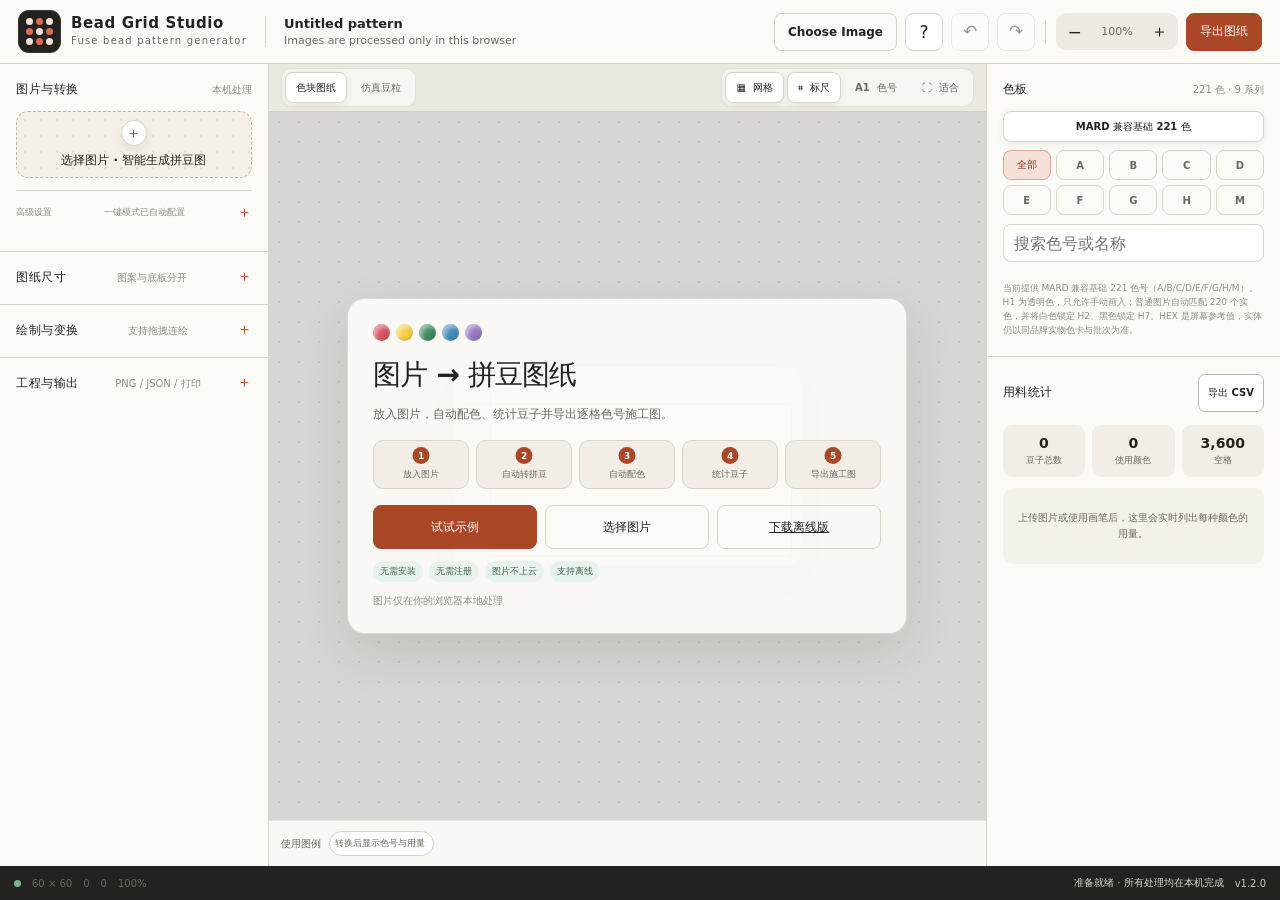
==== index.html @ ce2bc9b7 "feat: 默认语言设置为中文并优化智能生成功能" ====
<!doctype html>
<html lang="zh-CN">
<head>
  <meta charset="utf-8">
  <meta name="viewport" content="width=device-width, initial-scale=1, viewport-fit=cover">
  <meta name="color-scheme" content="light">
  <meta name="theme-color" content="#fbfaf7">
  <meta name="description" content="Turn images into editable, printable fuse-bead patterns with per-cell color codes, board guides, and material counts. Images stay in your browser.">
  <meta name="referrer" content="no-referrer">
  <meta name="robots" content="index,follow,max-image-preview:large">
  <link rel="canonical" href="https://zwhy149.github.io/bead-grid-studio/">
  <link rel="alternate" hreflang="en" href="https://zwhy149.github.io/bead-grid-studio/?lang=en-US">
  <link rel="alternate" hreflang="ja" href="https://zwhy149.github.io/bead-grid-studio/?lang=ja-JP">
  <link rel="alternate" hreflang="ko" href="https://zwhy149.github.io/bead-grid-studio/?lang=ko-KR">
  <link rel="alternate" hreflang="fr" href="https://zwhy149.github.io/bead-grid-studio/?lang=fr-FR">
  <link rel="alternate" hreflang="zh-CN" href="https://zwhy149.github.io/bead-grid-studio/?lang=zh-CN">
  <link rel="alternate" hreflang="x-default" href="https://zwhy149.github.io/bead-grid-studio/">
  <meta property="og:type" content="website">
  <meta property="og:locale" content="en_US">
  <meta property="og:title" content="Bead Grid Studio · Image to Fuse Bead Pattern">
  <meta property="og:description" content="Match colors, count beads, edit the grid, and export a printable pattern. Everything is processed locally.">
  <meta property="og:url" content="https://zwhy149.github.io/bead-grid-studio/">
  <meta property="og:image" content="https://zwhy149.github.io/bead-grid-studio/social-preview.png">
  <meta property="og:image:alt" content="Bead Grid Studio original image to fuse bead pattern preview">
  <meta property="og:image:width" content="1200">
  <meta property="og:image:height" content="675">
  <meta name="twitter:card" content="summary_large_image">
  <meta name="twitter:title" content="Bead Grid Studio — Image to Fuse Bead Pattern Generator">
  <meta name="twitter:description" content="Turn images into editable, printable fuse-bead patterns with per-cell color codes, board guides, and material counts. Images stay in your browser.">
  <meta name="twitter:image" content="https://zwhy149.github.io/bead-grid-studio/social-preview.png">
  <link rel="icon" href="./app-icon.svg" type="image/svg+xml">
  <link rel="apple-touch-icon" href="./app-icon-192.png">
  <link rel="manifest" href="./manifest.webmanifest">
  <title>Bead Grid Studio — Image to Fuse Bead Pattern Generator</title>
  <link rel="stylesheet" href="./src/styles.css">
  <script type="application/ld+json" id="softwareJsonLd">{"@context":"https://schema.org","@type":"SoftwareApplication","name":"Bead Grid Studio","applicationCategory":"DesignApplication","operatingSystem":"Any modern web browser","url":"https://zwhy149.github.io/bead-grid-studio/","isAccessibleForFree":true,"license":"https://www.apache.org/licenses/LICENSE-2.0"}</script>
</head>
<body>
  <h1 class="visually-hidden" data-i18n="app.heading">Bead Grid Studio: Fuse Bead Pattern Generator</h1>
  <a class="skip-link" href="#canvasViewport" data-i18n="app.skipCanvas">Skip to pattern canvas</a>

  <div class="app-shell">
    <header class="topbar">
      <div class="brand" aria-label="Bead Grid Studio" data-i18n-aria="brand.aria">
        <span class="brand-mark" aria-hidden="true">
          <i></i><i></i><i></i><i></i><i></i><i></i><i></i><i></i><i></i>
        </span>
        <span class="brand-copy"><strong data-i18n="brand.name">Bead Grid Studio</strong><span data-i18n="brand.tagline">Fuse bead pattern generator</span></span>
      </div>

      <div class="project-meta">
        <strong id="projectTitle">Untitled pattern</strong>
        <span id="projectSubtitle">Images are processed only in this browser</span>
      </div>

      <div class="top-actions">
        <button class="button secondary top-hide-mobile" id="topUploadBtn" type="button" data-i18n="action.chooseImage">Choose Image</button>
        <button class="icon-button" id="productHelpBtn" type="button" aria-label="使用说明、隐私与版本" title="使用说明、隐私与版本" data-i18n-aria="aria.help" data-i18n-title="aria.help">?</button>
        <button class="icon-button" id="undoBtn" type="button" aria-label="撤销" title="撤销 Ctrl+Z" data-i18n-aria="aria.undo" data-i18n-title="title.undo" disabled><span aria-hidden="true">↶</span></button>
        <button class="icon-button" id="redoBtn" type="button" aria-label="重做" title="重做 Ctrl+Y" data-i18n-aria="aria.redo" data-i18n-title="title.redo" disabled><span aria-hidden="true">↷</span></button>
        <span class="top-divider" aria-hidden="true"></span>
        <div class="zoom-control" aria-label="画布缩放" data-i18n-aria="aria.zoom">
          <button class="icon-button" id="zoomOutBtn" type="button" aria-label="缩小画布" data-i18n-aria="aria.zoomOut">−</button>
          <span class="zoom-value" id="zoomValue">100%</span>
          <button class="icon-button" id="zoomInBtn" type="button" aria-label="放大画布" data-i18n-aria="aria.zoomIn">＋</button>
        </div>
        <button class="button primary" id="topExportBtn" type="button" data-i18n="action.exportPattern">导出图纸</button>
      </div>
    </header>

    <main class="workspace">
      <aside class="side-panel panel-left" id="controlPanel" aria-label="图纸设置" data-i18n-aria="aria.controls">
        <div class="mobile-sheet-head"><strong data-i18n="panel.tools">工具与设置</strong><button class="icon-button sheet-close" type="button" aria-label="关闭设置" data-i18n-aria="aria.closeControls">×</button></div>

        <section class="panel-section">
          <div class="section-head"><h2 data-i18n="panel.image">图片与转换</h2><small data-i18n="panel.localProcessing">本机处理</small></div>
          <input id="imageInput" type="file" accept="image/png,image/jpeg,image/webp,image/gif" hidden>
          <div class="dropzone" id="dropzone" role="button" tabindex="0" aria-controls="imageInput">
            <div>
              <span class="drop-icon" aria-hidden="true">＋</span>
              <strong data-i18n="dropzone.title">选择图片 · 智能生成拼豆图</strong>
              <span class="drop-note" data-i18n="dropzone.note">自动判断类型、校准黑白并保持比例；导出前请核对底板与实物色卡。</span>
            </div>
          </div>
          <div class="file-meta" id="fileMeta" hidden>
            <span class="thumb" aria-hidden="true">IMG</span>
            <div><strong id="fileName">—</strong><span id="fileDetails">—</span></div>
          </div>
          <button class="button primary wide" id="smartGenerateBtn" type="button" hidden data-i18n="smart.generate">一键智能生成</button>
          <div class="smart-card" id="smartCard" role="status" aria-live="polite" hidden>
            <span class="smart-kicker" hidden data-i18n="smart.kicker">小白一键模式</span>
            <strong id="smartTitle" hidden data-i18n="smart.calculating">正在计算推荐方案</strong>
            <p id="smartSummary" data-i18n="smart.defaultSummary">会自动选择尺寸、处理模式、色板和预览方式。</p>
            <div class="smart-steps" hidden aria-label="使用步骤" data-i18n-aria="aria.steps"><span data-i18n="smart.step1">1 上传图片</span><span data-i18n="smart.step2">2 检查图纸</span><span data-i18n="smart.step3">3 导出制作</span></div>
            <div class="smart-actions">
              <button class="button secondary" id="smartExportBtn" type="button" data-i18n="action.exportBuildSheet" hidden>导出制作图纸</button>
              <button class="button secondary" id="smartAdvancedBtn" type="button" data-i18n="action.adjust" hidden>调整参数</button>
              <button class="button secondary" id="restoreFullImageBtn" type="button" data-i18n="action.restoreFullImage" hidden>恢复完整原图边界</button>
            </div>
          </div>
          <div class="detail-advice" id="detailAdvice" role="status" aria-live="polite" hidden>
            <span class="advice-kicker" id="detailAdviceKicker" data-i18n="advice.kicker">容量检查</span>
            <strong id="detailAdviceTitle" data-i18n="advice.title">这张图需要先缩小范围</strong>
            <p id="detailAdviceText" data-i18n="advice.text">整张复杂图片无法在当前格数中保留细节。</p>
            <div class="advice-metrics">
              <span><b id="detailMetricScale">—</b><span data-i18n="advice.perBead">每颗豆承载</span></span>
              <span><b id="detailMetricFit">—</b><span data-i18n="advice.expressiveness">当前可表达性</span></span>
            </div>
            <div class="advice-actions">
              <button class="button secondary" id="applyRecommendedBtn" type="button" data-i18n="action.applyRecommended">使用建议尺寸</button>
              <button class="button primary" id="openCropBtn" type="button" data-i18n="action.cropRegion">裁剪单个区域</button>
            </div>
          </div>

          <details class="advanced-settings" id="advancedSettings">
            <summary><span data-i18n="advanced.title">高级设置</span> <span data-i18n="advanced.autoConfigured">一键模式已自动配置</span></summary>
            <div class="advanced-body">
          <label class="field">
            <span class="field-label" data-i18n="field.processMode">处理模式</span>
            <select id="processMode">
              <option value="cartoon" data-i18n="mode.cartoon">图标清晰 · 轮廓优先</option>
              <option value="detail" data-i18n="mode.detail">高清照片 · 暗部保真</option>
              <option value="document" data-i18n="mode.document">文档结构 · 版式优先</option>
              <option value="photo" data-i18n="mode.photo">照片自然 · 面积平均</option>
              <option value="pixel" data-i18n="mode.pixel">像素直采 · 不做平滑</option>
            </select>
            <small class="field-note" id="processModeHint" data-i18n="modeHint.cartoon">适合卡通、线稿、Logo：优先保留黑线和小面积高饱和细节。</small>
          </label>

          <div class="two-col field">
            <label>
              <span class="field-label" data-i18n="field.fitMode">适配方式</span>
              <select id="fitMode">
                <option value="cover" data-i18n="fit.cover">铺满并裁切</option>
                <option value="contain" data-i18n="fit.contain">完整显示</option>
              </select>
            </label>
            <label>
              <span class="field-label" data-i18n="field.lightBackground">浅色背景</span>
              <select id="whiteMode">
                <option value="auto" data-i18n="white.auto">自动留空</option>
                <option value="keep" data-i18n="white.keep">保留白豆</option>
              </select>
            </label>
          </div>

          <div class="field">
            <label class="field-label" for="referenceOpacity"><span data-i18n="field.referenceOpacity">参考底图对照</span> <output id="opacityValue">0%</output></label>
            <input id="referenceOpacity" type="range" min="0" max="100" value="0">
          </div>

          <div class="field">
            <label class="field-label" for="maxColors"><span data-i18n="field.maxColors">单张图最多用色</span> <output id="maxColorsValue">48</output></label>
            <input id="maxColors" type="range" min="2" max="64" value="48">
            <small class="field-note" data-i18n="field.maxColorsNote">自动匹配会从当前色板中选择最接近的颜色；这里限制的是本张图实际使用的色数，不是色板总数。</small>
          </div>

          <div class="field">
            <label class="field-label" for="mergeStrength"><span data-i18n="field.mergeStrength">相近色合并</span> <output id="mergeStrengthValue">10</output></label>
            <input id="mergeStrength" type="range" min="0" max="30" value="10">
            <small class="field-note" data-i18n="field.mergeNote">数值越高，用色越干净；深色轮廓和高饱和强调色会优先保留。</small>
          </div>

          <label class="check-row" for="protectDark">
            <input id="protectDark" type="checkbox" checked>
            <span><b data-i18n="field.protectDark">中性黑保护</b><small data-i18n="field.protectDarkNote">避免受压缩、反光影响的黑色被匹配成深蓝、深棕或紫色。</small></span>
          </label>

          <button class="button primary wide" id="convertBtn" type="button" data-i18n="action.regenerate" disabled>按当前设置重新生成</button>
            </div>
          </details>
        </section>

        <details class="panel-section collapsible-section" id="sizeSection">
          <summary class="section-head"><h2 data-i18n="size.title">图纸尺寸</h2><small data-i18n="size.subtitle">图案与底板分开</small></summary>
          <div class="collapsible-body">
          <div class="size-mode-tabs" role="group" aria-label="尺寸设置方式" data-i18n-aria="aria.sizeMode">
            <button class="size-mode-button" type="button" data-size-mode="pattern" aria-pressed="true" data-i18n="size.patternMode">按图案清晰度</button>
            <button class="size-mode-button" type="button" data-size-mode="board" aria-pressed="false" data-i18n="size.boardMode">按真实底板</button>
          </div>
          <div class="two-col">
            <label><span class="field-label" id="gridColsLabel" data-i18n="size.patternWidth">图案宽度</span><input id="gridCols" type="number" min="4" max="160" value="60" inputmode="numeric"></label>
            <label><span class="field-label" id="gridRowsLabel" data-i18n="size.patternHeight">图案高度</span><input id="gridRows" type="number" min="4" max="160" value="60" inputmode="numeric"></label>
          </div>
          <div id="patternSizeControls">
            <label class="check-row" for="aspectLock" style="margin-top:10px">
              <input id="aspectLock" type="checkbox" checked>
              <span><b data-i18n="size.lockAspect">锁定原图比例（推荐）</b><small id="aspectStatus" data-i18n="size.aspectInitial">上传图片后，快捷尺寸表示“图案最长边多少格”，不会强制拉成正方形。</small></span>
            </label>
            <div class="preset-grid" aria-label="图案最长边快捷尺寸" data-i18n-aria="aria.presets">
              <button class="preset-button" type="button" data-size="16" data-i18n="size.longSide" data-i18n-size="16">长边 16</button>
              <button class="preset-button" type="button" data-size="24" data-i18n="size.longSide" data-i18n-size="24">长边 24</button>
              <button class="preset-button" type="button" data-size="32" data-i18n="size.longSide" data-i18n-size="32">长边 32</button>
              <button class="preset-button" type="button" data-size="40" data-i18n="size.longSide" data-i18n-size="40">长边 40</button>
              <button class="preset-button" type="button" data-size="48" data-i18n="size.longSide" data-i18n-size="48">长边 48</button>
              <button class="preset-button" type="button" data-size="60" data-i18n="size.longSide" data-i18n-size="60" aria-pressed="true">长边 60</button>
              <button class="preset-button" type="button" data-size="80" data-i18n="size.longSide" data-i18n-size="80">长边 80</button>
              <button class="preset-button" type="button" data-size="100" data-i18n="size.longSide" data-i18n-size="100">长边 100</button>
              <button class="preset-button" type="button" data-size="120" data-i18n="size.longSide" data-i18n-size="120">长边 120</button>
              <button class="preset-button" type="button" data-size="160" data-i18n="size.longSide" data-i18n-size="160">长边 160</button>
            </div>
          </div>
          <div class="board-config" id="boardSizeControls" hidden>
            <label><span class="field-label" data-i18n="board.profile">实物底板规格</span>
              <select id="boardProfile">
                <option value="mini52" data-i18n="board.mini52">国内常见 2.6mm · 52×52 格/板</option>
                <option value="mini26" data-i18n="board.mini26">国内小板 2.6mm · 26×26 格/板</option>
                <option value="artkal50" data-i18n="board.artkal50">Artkal Mini 2.6mm · 50×50 格/板</option>
                <option value="artkal78" data-i18n="board.artkal78">Artkal Mini 2.6mm · 78×78 格/板</option>
                <option value="midi29" data-i18n="board.midi29">5mm 标准 · 29×29 格/板</option>
                <option value="midi14" data-i18n="board.midi14">5mm 小板 · 14×14 格/板</option>
              </select>
            </label>
            <div class="board-layout-grid" aria-label="底板拼接布局" data-i18n-aria="aria.boardLayout">
              <button class="board-layout-button" type="button" data-board-layout="1x1" aria-pressed="true" data-i18n="board.layout.1x1">1×1 块</button>
              <button class="board-layout-button" type="button" data-board-layout="2x1" data-i18n="board.layout.2x1">横向 2 块</button>
              <button class="board-layout-button" type="button" data-board-layout="1x2" data-i18n="board.layout.1x2">竖向 2 块</button>
              <button class="board-layout-button" type="button" data-board-layout="2x2" data-i18n="board.layout.2x2">2×2 块</button>
              <button class="board-layout-button" type="button" data-board-layout="3x2" data-i18n="board.layout.3x2">3×2 块</button>
              <button class="board-layout-button" type="button" data-board-layout="2x3" data-i18n="board.layout.2x3">2×3 块</button>
            </div>
            <div class="board-summary" id="boardStatus"><strong data-i18n="board.initialTitle">底板 52×52 · 图案按原比例放入</strong><span data-i18n="board.initialText">上传图片后会显示图案实际占用格数、空白行列、板数与成品尺寸。</span></div>
            <small class="field-note" data-i18n="board.compatibilityNote">50 格与 52 格板的针距可能不同，只能按手头实物板型选择；网站不会把不同板型当作可混拼。</small>
          </div>
          <button class="button secondary wide" id="applySizeBtn" type="button" style="margin-top:10px" data-i18n="action.applySize">应用尺寸</button>
          </div>
        </details>

        <details class="panel-section collapsible-section" id="toolsSection">
          <summary class="section-head"><h2 data-i18n="tools.title">绘制与变换</h2><small data-i18n="tools.subtitle">支持拖拽连绘</small></summary>
          <div class="collapsible-body">
          <div class="tool-grid" role="group" aria-label="绘制工具" data-i18n-aria="aria.tools">
            <button class="tool-button" type="button" data-tool="brush" aria-pressed="true"><b aria-hidden="true">✎</b><span data-i18n="tool.brush">画笔 B</span></button>
            <button class="tool-button" type="button" data-tool="eraser" aria-pressed="false"><b aria-hidden="true">◇</b><span data-i18n="tool.eraser">橡皮 E</span></button>
            <button class="tool-button" type="button" data-tool="picker" aria-pressed="false"><b aria-hidden="true">⌾</b><span data-i18n="tool.picker">取色 I</span></button>
          </div>
          <div class="selected-color" aria-live="polite">
            <span class="bead" id="selectedColorSwatch"></span>
            <div><strong id="selectedColorName">—</strong><span id="selectedColorCode">—</span></div>
          </div>
          <div class="button-row">
            <button class="button compact secondary" id="mirrorHBtn" type="button" data-i18n="tool.mirrorH">水平镜像</button>
            <button class="button compact secondary" id="mirrorVBtn" type="button" data-i18n="tool.mirrorV">垂直镜像</button>
          </div>
          <div class="button-row">
            <button class="button compact secondary" id="rotateBtn" type="button" data-i18n="tool.rotate">顺时针 90°</button>
            <button class="button compact danger" id="clearBtn" type="button" data-i18n="tool.clear">清空图纸</button>
          </div>
          </div>
        </details>

        <details class="panel-section collapsible-section" id="outputSection">
          <summary class="section-head"><h2 data-i18n="output.title">工程与输出</h2><small data-i18n="output.subtitle">PNG / JSON / 打印</small></summary>
          <div class="collapsible-body">
          <label class="field" for="majorGridStep">
            <span class="field-label" data-i18n="output.majorGrid">粗辅助线间隔</span>
            <select id="majorGridStep">
              <option value="5" data-i18n="output.major5">每 5 格</option>
              <option value="10" data-i18n="output.major10" selected>每 10 格（推荐）</option>
              <option value="29" data-i18n="output.major29">每 29 格（常见 5mm 方板）</option>
            </select>
            <small class="field-note" data-i18n="output.majorNote">屏幕预览和最终施工图同步显示；粗线用于快速定位与底板拼接。</small>
          </label>
          <input id="projectInput" type="file" accept="application/json,.json" hidden>
          <div class="button-row" style="margin-top:0">
            <button class="button secondary" id="saveProjectBtn" type="button" data-i18n="action.saveProject">保存可编辑图纸（不含原图）</button>
            <button class="button secondary" id="loadProjectBtn" type="button" data-i18n="action.loadProject">读取工程</button>
          </div>
          <button class="button primary wide" id="exportPngBtn" type="button" style="margin-top:8px" data-i18n="action.exportPng">导出色号施工图 PNG</button>
          <button class="button secondary wide" id="printBtn" type="button" style="margin-top:8px" data-i18n="action.print">分页 / 浏览器打印</button>
          </div>
        </details>
      </aside>

      <section class="stage-panel" aria-label="图纸预览与编辑" data-i18n-aria="aria.stage">
        <div class="stage-toolbar">
          <div class="segmented" role="group" aria-label="预览模式" data-i18n-aria="aria.preview">
            <button class="segment-button" type="button" data-preview="square" aria-pressed="true" data-i18n="preview.square">色块图纸</button>
            <button class="segment-button" type="button" data-preview="bead" aria-pressed="false" data-i18n="preview.bead">仿真豆粒</button>
          </div>
          <div class="view-toggles" role="group" aria-label="视图选项" data-i18n-aria="aria.viewOptions">
            <button class="toggle-button" id="gridToggle" type="button" aria-pressed="true" title="显示或隐藏网格" data-i18n-title="title.toggleGrid">▦ <span data-i18n="view.grid">网格</span></button>
            <button class="toggle-button" id="rulerToggle" type="button" aria-pressed="true" title="显示或隐藏坐标标尺" data-i18n-title="title.toggleRuler">⌗ <span data-i18n="view.ruler">标尺</span></button>
            <button class="toggle-button" id="codesToggle" type="button" aria-pressed="false" title="显示或隐藏格内色号" data-i18n-title="title.toggleCodes">A1 <span data-i18n="view.codes">色号</span></button>
            <button class="toggle-button" id="fitCanvasBtn" type="button" title="将整张图纸缩放到当前窗口" data-i18n-title="title.fitCanvas">⛶ <span data-i18n="view.fit">适合</span></button>
          </div>
        </div>

        <div class="stage-quality-banner" id="stageQualityBanner" role="status" aria-live="polite" hidden>
          <div><strong id="stageQualityTitle" data-i18n="quality.title">整图细节超出容量</strong><span id="stageQualityText" data-i18n="quality.text">正文与细线不会清晰</span></div>
          <button class="button primary" id="stageCropBtn" type="button" data-i18n="quality.crop">裁剪一个子图</button>
        </div>

        <div class="canvas-viewport" id="canvasViewport" tabindex="-1">
          <div class="canvas-center">
            <div class="board-shell" id="boardShell">
              <div class="ruler-corner" aria-hidden="true"></div>
              <canvas class="ruler ruler-top" id="topRuler" aria-hidden="true"></canvas>
              <canvas class="ruler ruler-left" id="leftRuler" aria-hidden="true"></canvas>
              <div class="canvas-stack" id="canvasStack">
                <canvas id="referenceCanvas" aria-hidden="true"></canvas>
                <canvas id="patternCanvas" tabindex="0" role="img" aria-describedby="canvasHelp"></canvas>
              </div>
            </div>
          </div>
          <div class="empty-state" id="emptyState">
            <div class="empty-card onboarding-card">
              <div class="empty-beads" aria-hidden="true">
                <i style="background:#d95562"></i><i style="background:#f7cf47"></i><i style="background:#3f8e62"></i><i style="background:#438ebb"></i><i style="background:#9878c5"></i>
              </div>
              <h2 id="heroTitle" data-i18n="hero.title">图片 → 拼豆图纸</h2>
              <p class="hero-text" data-i18n="hero.text">放入图片，自动配色、统计豆子并导出逐格色号施工图。</p>
              <ol class="hero-flow" aria-label="使用步骤" data-i18n-aria="aria.steps">
                <li data-i18n="hero.flow1">放入图片</li>
                <li data-i18n="hero.flow2">自动转拼豆</li>
                <li data-i18n="hero.flow3">自动配色</li>
                <li data-i18n="hero.flow4">统计豆子</li>
                <li data-i18n="hero.flow5">导出施工图</li>
              </ol>
              <div class="hero-actions">
                <button class="button primary" id="trySampleBtn" type="button" data-i18n="action.trySample">试试示例</button>
                <button class="button secondary" id="emptyUploadBtn" type="button" data-i18n="action.chooseImage">选择图片</button>
                <a class="button secondary" id="downloadOfflineLink" href="https://github.com/zwhy149/bead-grid-studio/releases/latest" target="_blank" rel="noopener noreferrer" data-i18n="action.downloadOffline">下载离线版</a>
              </div>
              <div class="recovery-actions" id="recoveryActions" hidden>
                <button class="button secondary compact" id="restoreDraftBtn" type="button" data-i18n="draft.restore">恢复上次未完成图纸</button>
                <button class="button danger compact" id="clearDraftBtn" type="button" data-i18n="draft.clear">清除恢复记录</button>
              </div>
              <div class="hero-promises" aria-label="本地与离线特性" data-i18n-aria="aria.localPromises">
                <span data-i18n="hero.noInstall">无需安装</span>
                <span data-i18n="hero.noAccount">无需注册</span>
                <span data-i18n="hero.noUpload">图片不上云</span>
                <span data-i18n="hero.offline">支持离线</span>
              </div>
              <div class="privacy-note" data-i18n="hero.local">图片仅在你的浏览器本地处理</div>
            </div>
          </div>
        </div>

        <section class="pattern-ready-bar" id="patternReadyBar" aria-labelledby="patternReadyTitle" hidden>
          <div class="ready-copy">
            <strong id="patternReadyTitle" data-i18n="ready.kicker">图纸生成完成 🎉</strong>
            <span data-i18n="ready.text">先核对图案、色号和豆子数量，再导出或分享。</span>
          </div>
          <div class="ready-primary-actions" role="group" aria-label="图纸完成操作" data-i18n-aria="aria.readyActions">
            <button class="button primary" id="readyMakeBtn" type="button" data-i18n="action.startMaking">开始制作</button>
            <button class="button primary" id="readyExportBtn" type="button" data-i18n="action.exportPattern">导出图纸</button>
            <button class="button secondary" id="readySaveBtn" type="button" data-i18n="action.saveProject">保存可编辑图纸（不含原图）</button>
            <button class="button secondary" id="readyShareBtn" type="button" data-i18n="action.share">分享</button>
            <button class="button secondary" id="readyShareCardBtn" type="button" data-i18n="action.exportShareCard">导出宣传图</button>
          </div>
          <nav class="ready-community-links" aria-label="开源社区操作" data-i18n-aria="aria.communityActions">
            <a href="https://github.com/zwhy149/bead-grid-studio" target="_blank" rel="noopener noreferrer" data-i18n="action.star">GitHub Star</a>
            <a href="https://github.com/zwhy149/bead-grid-studio/issues/new/choose" target="_blank" rel="noopener noreferrer" data-i18n="action.reportIssue">反馈问题</a>
            <a href="https://github.com/zwhy149/bead-grid-studio/blob/main/CONTRIBUTING.md" target="_blank" rel="noopener noreferrer" data-i18n="action.contribute">参与贡献</a>
          </nav>
        </section>

        <section class="making-assistant" id="makingAssistant" aria-labelledby="makingTitle" hidden>
          <div class="making-progress-copy">
            <span class="making-kicker" data-i18n="making.kicker">制作助手</span>
            <strong id="makingTitle" data-i18n="making.title">按颜色逐步摆豆</strong>
            <span id="makingProgressText">0 / 0</span>
          </div>
          <div class="making-progress-track" id="makingProgressBar" role="progressbar" aria-label="制作进度" aria-valuemin="0" aria-valuemax="100" aria-valuenow="0" data-i18n-aria="aria.makingProgress">
            <i></i>
          </div>
          <div class="making-focus" aria-live="polite">
            <span class="making-swatch" id="makingColorSwatch" aria-hidden="true"></span>
            <span><strong id="makingColorCode">—</strong><small id="makingColorCount" data-i18n="making.chooseColor">从用料清单选择一种颜色</small></span>
          </div>
          <div class="making-actions" role="group" aria-label="制作助手操作" data-i18n-aria="aria.makingActions">
            <button class="icon-button" id="makingPrevBtn" type="button" aria-label="上一个颜色" data-i18n-aria="aria.previousColor">←</button>
            <button class="button primary compact" id="makingCompleteBtn" type="button" data-i18n="action.markColorDone">标记该色完成</button>
            <button class="icon-button" id="makingNextBtn" type="button" aria-label="下一个颜色" data-i18n-aria="aria.nextColor">→</button>
            <button class="button secondary compact" id="makingShowAllBtn" type="button" data-i18n="action.showAllColors">显示全部</button>
            <button class="button secondary compact" id="makingResetBtn" type="button" data-i18n="action.resetMaking">重置进度</button>
            <button class="icon-button" id="makingCloseBtn" type="button" aria-label="关闭制作助手" data-i18n-aria="aria.closeMaking">×</button>
          </div>
        </section>

        <div class="legend-strip" id="legendStrip">
          <span class="legend-label" data-i18n="legend.title">使用图例</span>
          <span class="legend-chip" data-i18n="legend.empty">转换后显示色号与用量</span>
        </div>
        <p id="canvasHelp" data-i18n="canvas.help" hidden>方向键移动键盘光标，空格使用当前工具绘制，Delete 删除当前格。</p>
      </section>

      <aside class="side-panel panel-right" id="palettePanel" aria-label="色板和用料统计" data-i18n-aria="aria.paletteStats">
        <div class="mobile-sheet-head"><strong data-i18n="palette.panel">色板与用料</strong><button class="icon-button sheet-close" type="button" aria-label="关闭色板" data-i18n-aria="aria.closePalette">×</button></div>

        <section class="panel-section" id="paletteSection">
          <div class="section-head"><h2 data-i18n="palette.title">色板</h2><small id="paletteCountLabel" data-i18n="palette.countAll">221 色 · 9 系列</small></div>
          <div class="palette-mode" role="group" aria-label="色板范围" data-i18n-aria="aria.paletteRange">
            <button class="segment-button" type="button" data-palette-mode="mard221" aria-pressed="true" data-i18n="palette.provider">MARD 兼容基础 221 色</button>
          </div>
          <div class="palette-series" role="group" aria-label="按色系筛选" data-i18n-aria="aria.paletteSeries">
            <button type="button" data-palette-series="all" aria-pressed="true" data-i18n="palette.all">全部</button>
            <button type="button" data-palette-series="A">A</button><button type="button" data-palette-series="B">B</button>
            <button type="button" data-palette-series="C">C</button><button type="button" data-palette-series="D">D</button>
            <button type="button" data-palette-series="E">E</button><button type="button" data-palette-series="F">F</button>
            <button type="button" data-palette-series="G">G</button><button type="button" data-palette-series="H">H</button>
            <button type="button" data-palette-series="M">M</button>
          </div>
          <div class="palette-tools"><input id="paletteSearch" type="search" placeholder="搜索色号或名称" aria-label="搜索色板" data-i18n-placeholder="palette.search" data-i18n-aria="aria.searchPalette"></div>
          <div class="palette-grid" id="paletteGrid"></div>
          <p class="palette-note" data-i18n="palette.note">当前提供 MARD 兼容基础 221 色号（A/B/C/D/E/F/G/H/M）。H1 为透明色，只允许手动画入；普通图片自动匹配 220 个实色，并将白色锁定 H2、黑色锁定 H7。HEX 是屏幕参考值，实体仍以同品牌实物色卡与批次为准。</p>
        </section>

        <section class="panel-section" id="statsSection">
          <div class="section-head"><h2 data-i18n="stats.title">用料统计</h2><div class="section-head-actions"><button class="head-action" id="copyStatsBtn" type="button" data-i18n="stats.copyList" data-i18n-title="aria.copyStats" hidden>复制购豆清单</button><button class="head-action" id="exportCsvBtn" type="button" data-i18n="action.exportCsv">导出 CSV</button></div></div>
          <div class="stats-summary">
            <div class="summary-item"><strong id="totalBeads">0</strong><span data-i18n="stats.total">豆子总数</span></div>
            <div class="summary-item"><strong id="usedColors">0</strong><span data-i18n="stats.colors">使用颜色</span></div>
            <div class="summary-item"><strong id="emptyCells">3,600</strong><span data-i18n="stats.empty">空格</span></div>
          </div>
          <div class="stats-list" id="statsList"><div class="empty-list" data-i18n="stats.emptyList">上传图片或使用画笔后，这里会实时列出每种颜色的用量。</div></div>
        </section>
      </aside>
    </main>

    <footer class="statusbar" aria-live="polite">
      <span class="status-dot" aria-hidden="true"></span>
      <span id="statusSize">60 × 60</span>
      <span id="statusColors">0</span>
      <span id="statusBeads">0</span>
      <span id="statusZoom">100%</span>
      <span class="status-message" id="statusMessage" data-i18n="status.ready">准备就绪 · 所有处理均在本机完成</span>
      <span class="release-badge" id="appVersion">v1.2.0</span>
      <!-- <nav class="release-links" aria-label="项目与许可" data-i18n-aria="aria.projectLicense"><a href="https://github.com/zwhy149/bead-grid-studio" target="_blank" rel="noopener noreferrer">GitHub</a><a href="./privacy.html" data-i18n="footer.privacy">隐私</a><a href="./terms.html" data-i18n="footer.terms">条款</a><a href="./LICENSE.txt" data-i18n="footer.license">开源许可</a><a href="./NOTICE.txt" data-i18n="footer.notices">第三方许可</a></nav> -->
    </footer>
  </div>

  <div class="mobile-scrim" id="mobileScrim"></div>
  <nav class="mobile-dock" aria-label="移动端面板" data-i18n-aria="aria.mobilePanels">
    <button type="button" data-mobile-target="controlPanel" aria-pressed="false"><b aria-hidden="true">☰</b><span data-i18n="mobile.tools">工具</span></button>
    <button type="button" data-mobile-target="sizeSection" aria-pressed="false"><b aria-hidden="true">▦</b><span data-i18n="mobile.pattern">图纸</span></button>
    <button type="button" data-mobile-target="paletteSection" aria-pressed="false"><b aria-hidden="true">●</b><span data-i18n="mobile.palette">色板</span></button>
    <button type="button" data-mobile-target="statsSection" aria-pressed="false"><b aria-hidden="true">Σ</b><span data-i18n="mobile.stats">用量</span></button>
  </nav>

  <dialog class="crop-dialog" id="cropDialog" aria-labelledby="cropTitle">
    <div class="crop-head">
      <strong id="cropTitle" data-i18n="crop.title">裁剪要制作的区域</strong>
      <button class="icon-button" id="cropCloseBtn" type="button" aria-label="关闭裁剪" data-i18n-aria="aria.closeCrop">×</button>
    </div>
    <div class="crop-body">
      <p class="crop-help" id="cropHelp" data-i18n="crop.help">在图片上拖出一个矩形，或用下方百分比精确输入。论文、截图和多面板图片请一次只选一个主体；裁得越集中，每颗豆能保留的结构越多。</p>
      <div class="crop-preview-wrap"><canvas id="cropCanvas" width="720" height="480" aria-label="图片裁剪预览" data-i18n-aria="aria.cropPreview"></canvas></div>
      <fieldset class="crop-fields" aria-describedby="cropHelp">
        <legend data-i18n="crop.precise">精确裁剪（占原图百分比）</legend>
        <label for="cropXInput"><span data-i18n="crop.left">左边距 %</span><input id="cropXInput" type="number" min="0" max="97.5" step="0.5" inputmode="decimal" value="0"></label>
        <label for="cropYInput"><span data-i18n="crop.top">上边距 %</span><input id="cropYInput" type="number" min="0" max="97.5" step="0.5" inputmode="decimal" value="0"></label>
        <label for="cropWInput"><span data-i18n="crop.width">区域宽度 %</span><input id="cropWInput" type="number" min="2.5" max="100" step="0.5" inputmode="decimal" value="100"></label>
        <label for="cropHInput"><span data-i18n="crop.height">区域高度 %</span><input id="cropHInput" type="number" min="2.5" max="100" step="0.5" inputmode="decimal" value="100"></label>
      </fieldset>
    </div>
    <div class="crop-foot">
      <button class="button secondary crop-reset" id="cropResetBtn" type="button" data-i18n="action.resetCrop">重置为整图</button>
      <button class="button secondary" id="cropCancelBtn" type="button" data-i18n="action.cancel">取消</button>
      <button class="button primary" id="cropApplyBtn" type="button" data-i18n="action.applyCrop">应用并重新转换</button>
    </div>
  </dialog>

  <dialog class="crop-dialog product-dialog" id="productDialog" aria-labelledby="productDialogTitle">
    <div class="crop-head">
      <strong id="productDialogTitle" data-i18n="product.title">使用说明、隐私与版本</strong>
      <button class="icon-button" id="productCloseBtn" type="button" aria-label="关闭产品说明" data-i18n-aria="aria.closeProduct">×</button>
    </div>
    <div class="crop-body">
      <p class="product-intro" data-i18n="product.intro">豆格工坊社区版是在浏览器本地处理的开源拼豆图纸工具，不提供站内账号、付款、卡密或云端图片转换。</p>
      <div class="product-grid">
        <section class="product-card"><h3 data-i18n="product.stepsTitle">三步完成</h3><ol><li data-i18n="product.step1">上传图片，优先裁剪单个主体。</li><li data-i18n="product.step2">核对图案比例、实体底板、色数与颗数。</li><li data-i18n="product.step3">导出逐格色号施工图；大型图纸使用分页打印。</li></ol></section>
        <section class="product-card"><h3 data-i18n="product.privacyTitle">隐私与恢复</h3><p data-i18n="product.privacyText">原图不会上传项目服务器。未完成图纸会保存在本浏览器的本地存储中，且不包含参考原图；你可以随时清除。托管平台仍可能按其隐私政策处理基础访问与安全日志。</p></section>
        <section class="product-card"><h3 data-i18n="product.colorTitle">色彩与品牌声明</h3><p data-i18n="product.colorText">当前色板使用 MARD 兼容基础 221 色号数据。本项目是独立工具，与相关品牌不存在隶属或官方授权关系。屏幕 HEX 只作近似匹配；批量制作前请用所购品牌实物色卡复核。</p></section>
        <section class="product-card"><h3 data-i18n="product.performanceTitle">底板与性能</h3><p data-i18n="product.performanceText">50 格与 52 格底板可能不兼容，请按真实板型选择。大尺寸图纸会自动限制缩放和导出像素，避免低内存手机崩溃；原图细节无法突破豆格数量的物理上限。</p></section>
      </div>
      <div class="product-links"><a href="https://github.com/zwhy149/bead-grid-studio" target="_blank" rel="noopener noreferrer" data-i18n="product.repo">开源仓库</a><a href="./privacy.html" data-i18n="product.privacy">隐私说明</a><a href="./terms.html" data-i18n="product.terms">使用条款</a><a href="./LICENSE.txt">Apache-2.0</a><a href="./NOTICE.txt" data-i18n="footer.notices">第三方许可</a><a href="./version.json" data-i18n="product.version">版本信息</a></div>
    </div>
    <div class="crop-foot"><button class="button primary" id="productOkBtn" type="button" data-i18n="action.ok">我知道了</button></div>
  </dialog>

  <dialog class="share-dialog" id="shareDialog" aria-labelledby="shareDialogTitle">
    <div class="share-dialog-head">
      <div><span class="share-dialog-kicker" data-i18n="action.share">分享</span><strong id="shareDialogTitle" data-i18n="share.dialogTitle">导出宣传图</strong></div>
      <button class="icon-button" id="shareCardCloseBtn" type="button" aria-label="关闭宣传图" data-i18n-aria="aria.closeShare">×</button>
    </div>
    <div class="share-dialog-body">
      <p id="shareDialogHelp" data-i18n="share.dialogHelp">宣传图只用于主动分享，不会改变正式施工图，也不会上传原图。</p>
      <label class="share-format-field" for="shareFormat"><span data-i18n="share.formatLabel">宣传图比例</span>
        <select id="shareFormat" aria-describedby="shareDialogHelp">
          <option value="wide" data-i18n="share.wide">16:9 · X / Reddit / Discord</option>
          <option value="portrait" data-i18n="share.portrait">3:4 · 小红书 / 手机</option>
        </select>
      </label>
      <div class="share-preview-frame"><canvas id="sharePreviewCanvas" width="1200" height="675" role="img" aria-label="宣传图预览" data-i18n-aria="aria.sharePreview"></canvas></div>
    </div>
    <div class="share-dialog-foot">
      <button class="button secondary" id="shareCardCancelBtn" type="button" data-i18n="action.cancel">取消</button>
      <button class="button primary" id="shareCardDownloadBtn" type="button" data-i18n="share.download">下载宣传图</button>
    </div>
  </dialog>

  <div class="convert-overlay" id="convertOverlay" role="dialog" aria-modal="true" aria-labelledby="convertTitle" aria-live="polite">
    <div class="progress-card">
      <div class="progress-top"><span class="spinner" aria-hidden="true"></span><div><strong id="convertTitle" data-i18n="conversion.title">正在生成拼豆图纸</strong><span id="progressText" data-i18n="conversion.analyzing">分析图片与色板…</span></div></div>
      <button class="button secondary wide" id="cancelConvertBtn" type="button" data-i18n="action.cancelConversion">取消本次转换</button>
    </div>
  </div>

  <div class="toast" id="toast" role="status" aria-live="polite"></div>
  <section class="print-sheet" id="printSheet" aria-label="打印图纸" data-i18n-aria="aria.printSheet"><img id="printImage" alt="待打印的拼豆图纸" data-i18n-alt="aria.printImage"><div class="print-pages" id="printPages"></div></section>

  <script type="module" src="./src/app.js"></script>
</body>
</html>
---- src/styles.css ----
:root {
      --page: #ece9e2;
      --panel: #fbfaf7;
      --panel-strong: #ffffff;
      --workbench: #d7d6d2;
      --board: #f8f6f0;
      --ink: #24221f;
      --muted: #6d675f;
      --faint: #938c82;
      --line: #d8d2c8;
      --line-strong: #beb6aa;
      --accent: #a94726;
      --accent-strong: #87351c;
      --accent-soft: #f4e0d6;
      --success: #2f7655;
      --danger: #b33a3a;
      --focus: #215f9a;
      --shadow: 0 18px 50px rgba(52, 45, 36, .12);
      --radius-lg: 18px;
      --radius-md: 12px;
      --radius-sm: 8px;
      --topbar-h: 64px;
      --status-h: 34px;
      --ruler-size: 28px;
      color: var(--ink);
      font-family: Inter, ui-sans-serif, system-ui, -apple-system, BlinkMacSystemFont,
        "Segoe UI", "PingFang SC", "Microsoft YaHei", sans-serif;
      font-synthesis: none;
    }

    * { box-sizing: border-box; }

    [hidden] { display: none !important; }

    html, body { height: 100%; }

    body {
      margin: 0;
      background: var(--page);
      color: var(--ink);
      overflow: hidden;
    }

    button, input, select { font: inherit; }

    button, select, input[type="number"], input[type="search"] {
      min-height: 38px;
    }

    button {
      border: 0;
      cursor: pointer;
    }

    button:disabled {
      cursor: not-allowed;
      opacity: .45;
    }

    :focus-visible {
      outline: 3px solid color-mix(in srgb, var(--focus) 78%, white);
      outline-offset: 2px;
    }

    .skip-link {
      position: fixed;
      z-index: 1000;
      top: 8px;
      left: 8px;
      padding: 10px 14px;
      color: white;
      background: var(--ink);
      border-radius: 8px;
      transform: translateY(-150%);
    }

    .skip-link:focus { transform: translateY(0); }

    .visually-hidden {
      position: absolute !important;
      width: 1px !important;
      height: 1px !important;
      padding: 0 !important;
      margin: -1px !important;
      overflow: hidden !important;
      clip: rect(0 0 0 0) !important;
      white-space: nowrap !important;
      border: 0 !important;
    }

    .app-shell {
      display: grid;
      grid-template-rows: var(--topbar-h) minmax(0, 1fr) var(--status-h);
      height: 100dvh;
      min-height: 520px;
    }

    .topbar {
      position: relative;
      z-index: 20;
      display: flex;
      align-items: center;
      gap: 18px;
      min-width: 0;
      padding: 0 18px;
      background: rgba(251, 250, 247, .96);
      border-bottom: 1px solid var(--line);
    }

    .brand {
      display: flex;
      align-items: center;
      gap: 10px;
      flex: 0 0 auto;
    }

    .brand-mark {
      display: grid;
      grid-template-columns: repeat(3, 7px);
      gap: 3px;
      padding: 8px;
      background: var(--ink);
      border-radius: 11px;
      box-shadow: inset 0 0 0 1px rgba(255,255,255,.08);
    }

    .brand-mark i {
      display: block;
      width: 7px;
      height: 7px;
      border-radius: 50%;
      background: var(--accent-soft);
    }

    .brand-mark i:nth-child(2),
    .brand-mark i:nth-child(4),
    .brand-mark i:nth-child(6),
    .brand-mark i:nth-child(8) { background: #dc6b55; }

    .brand-copy { line-height: 1.05; }
    .brand-copy strong { display: block; margin: 0; font: inherit; font-size: 15px; font-weight: 700; letter-spacing: .04em; }
    .brand-copy span { display: block; margin-top: 4px; color: var(--muted); font-size: 10px; letter-spacing: .12em; }

    .project-meta {
      flex: 1 1 180px;
      min-width: 0;
      max-width: min(42vw, 520px);
      padding-left: 18px;
      border-left: 1px solid var(--line);
    }

    .project-meta strong,
    .project-meta span {
      display: block;
      overflow: hidden;
      text-overflow: ellipsis;
      white-space: nowrap;
    }

    .project-meta strong { font-size: 13px; }
    .project-meta span { margin-top: 3px; color: var(--muted); font-size: 11px; }

    .top-actions {
      display: flex;
      align-items: center;
      flex: 0 0 auto;
      gap: 8px;
      margin-left: auto;
    }

    .language-switcher {
      display: none;
      align-items: center;
      gap: 2px;
      padding: 3px;
      background: #eeeae3;
      border: 1px solid rgba(111,102,91,.12);
      border-radius: 10px;
    }

    .language-switcher > span { color: var(--faint); font-size: 10px; }
    .language-switcher button {
      min-width: 28px;
      min-height: 44px;
      padding: 5px 6px;
      color: var(--muted);
      background: transparent;
      border-radius: 7px;
      font-size: 10px;
      font-weight: 760;
    }
    .language-switcher button[aria-pressed="true"] {
      color: var(--ink);
      background: white;
      box-shadow: 0 2px 7px rgba(46,40,33,.08);
    }

    .button,
    .icon-button,
    .tool-button,
    .preset-button,
    .size-mode-button,
    .board-layout-button,
    .segment-button,
    .toggle-button {
      display: inline-flex;
      align-items: center;
      justify-content: center;
      gap: 7px;
      color: var(--ink);
      background: var(--panel-strong);
      border: 1px solid var(--line);
      border-radius: var(--radius-sm);
      transition: background-color 150ms ease, border-color 150ms ease,
        color 150ms ease, transform 120ms ease, box-shadow 150ms ease;
    }

    .button { padding: 9px 13px; font-size: 12px; font-weight: 680; }
    .button.primary { color: white; background: var(--accent); border-color: var(--accent); }
    .button.secondary { background: transparent; }
    .button.danger { color: var(--danger); }
    .button.wide { width: 100%; }
    .button.compact { padding: 7px 10px; min-height: 34px; }

    .icon-button {
      width: 38px;
      min-width: 38px;
      height: 38px;
      padding: 0;
      font-size: 17px;
    }

    .icon-button span { line-height: 1; }

    @media (hover: hover) and (pointer: fine) {
      .button:hover:not(:disabled),
      .icon-button:hover:not(:disabled),
      .tool-button:hover:not(:disabled),
      .preset-button:hover:not(:disabled),
      .size-mode-button:hover:not(:disabled),
      .board-layout-button:hover:not(:disabled),
      .segment-button:hover:not(:disabled),
      .toggle-button:hover:not(:disabled) {
        background: #f2eee7;
        border-color: var(--line-strong);
      }

      .button.primary:hover:not(:disabled) {
        color: white;
        background: var(--accent-strong);
        border-color: var(--accent-strong);
      }
    }

    .button:active:not(:disabled),
    .icon-button:active:not(:disabled),
    .tool-button:active:not(:disabled),
    .preset-button:active:not(:disabled),
    .size-mode-button:active:not(:disabled),
    .board-layout-button:active:not(:disabled),
    .segment-button:active:not(:disabled),
    .toggle-button:active:not(:disabled) { transform: translateY(1px); }

    .top-divider { width: 1px; height: 24px; margin: 0 2px; background: var(--line); }

    .zoom-control {
      display: flex;
      align-items: center;
      gap: 3px;
      padding: 3px;
      background: #eeeae3;
      border-radius: 10px;
    }

    .zoom-control .icon-button {
      width: 31px;
      min-width: 31px;
      height: 31px;
      min-height: 31px;
      border: 0;
      background: transparent;
    }

    .zoom-value { min-width: 48px; color: var(--muted); font-size: 11px; font-variant-numeric: tabular-nums; text-align: center; }

    .workspace {
      display: grid;
      grid-template-columns: clamp(252px, 21vw, 304px) minmax(320px, 1fr) clamp(276px, 23vw, 336px);
      min-height: 0;
    }

    .side-panel {
      min-width: 0;
      overflow: auto;
      background: var(--panel);
      scrollbar-color: #bdb5aa transparent;
      scrollbar-width: thin;
    }

    .side-panel::-webkit-scrollbar,
    .canvas-viewport::-webkit-scrollbar { width: 10px; height: 10px; }

    .side-panel::-webkit-scrollbar-thumb,
    .canvas-viewport::-webkit-scrollbar-thumb {
      background: #bdb5aa;
      border: 3px solid transparent;
      border-radius: 999px;
      background-clip: padding-box;
    }

    .side-panel::-webkit-scrollbar-corner,
    .canvas-viewport::-webkit-scrollbar-corner { background: transparent; }

    .panel-left { border-right: 1px solid var(--line); }
    .panel-right { border-left: 1px solid var(--line); }

    .mobile-sheet-head { display: none; }

    .panel-section {
      padding: 17px 16px 18px;
      border-bottom: 1px solid var(--line);
    }

    .panel-section:last-child { border-bottom: 0; }

    .section-head {
      display: flex;
      align-items: baseline;
      justify-content: space-between;
      gap: 10px;
      margin-bottom: 13px;
    }

    .section-head h2,
    .section-head h3 {
      margin: 0;
      font-size: 12px;
      letter-spacing: .05em;
    }

    .section-head small { color: var(--faint); font-size: 10px; }

    details.collapsible-section > summary.section-head {
      list-style: none;
      cursor: pointer;
      margin-bottom: 0;
      user-select: none;
    }
    details.collapsible-section > summary.section-head::-webkit-details-marker { display: none; }
    details.collapsible-section > summary.section-head::after {
      content: "＋";
      color: var(--accent);
      font-size: 15px;
      font-weight: 500;
      line-height: 1;
    }
    details.collapsible-section[open] > summary.section-head { margin-bottom: 13px; }
    details.collapsible-section[open] > summary.section-head::after { content: "−"; }

    .dropzone {
      display: grid;
      place-items: center;
      min-height: 64px;
      padding: 8px 12px;
      color: var(--muted);
      background:
        radial-gradient(circle at 8px 8px, rgba(36,34,31,.07) 1.4px, transparent 1.5px) 0 0 / 16px 16px,
        #f4f0e9;
      border: 1px dashed var(--line-strong);
      border-radius: var(--radius-md);
      text-align: center;
      cursor: pointer;
      transition: border-color 150ms ease, background-color 150ms ease, transform 150ms ease;
    }

    .dropzone.is-dragging {
      background-color: var(--accent-soft);
      border-color: var(--accent);
      transform: translateY(-1px);
    }

    .dropzone strong { display: block; color: var(--ink); font-size: 12px; }
    .dropzone .drop-note { display: none; }

    .drop-icon {
      display: grid;
      place-items: center;
      width: 26px;
      height: 26px;
      margin: 0 auto 6px;
      color: var(--accent);
      background: white;
      border: 1px solid var(--line);
      border-radius: 50%;
      box-shadow: 0 4px 10px rgba(60, 48, 39, .08);
      font-size: 15px;
    }

    .file-meta {
      display: flex;
      align-items: center;
      gap: 9px;
      min-width: 0;
      margin-top: 10px;
      padding: 9px 10px;
      background: #f2eee7;
      border-radius: 9px;
    }

    .file-meta .thumb {
      display: grid;
      place-items: center;
      flex: 0 0 auto;
      width: 30px;
      height: 30px;
      color: white;
      background: var(--success);
      border-radius: 7px;
      font-size: 11px;
      font-weight: 800;
    }

    .file-meta div { min-width: 0; }
    .file-meta strong, .file-meta span { display: block; overflow: hidden; text-overflow: ellipsis; white-space: nowrap; }
    .file-meta strong { font-size: 11px; }
    .file-meta span { margin-top: 2px; color: var(--muted); font-size: 10px; }

    .detail-advice {
      margin-top: 10px;
      padding: 12px;
      background: #fff8e8;
      border: 1px solid #e6d09b;
      border-left: 4px solid #b97824;
      border-radius: 10px;
    }

    .detail-advice[data-level="ok"] {
      background: #edf7f1;
      border-color: #b8d9c6;
      border-left-color: var(--success);
    }

    .advice-kicker {
      display: block;
      color: #8b591a;
      font-size: 9px;
      font-weight: 800;
      letter-spacing: .08em;
      text-transform: uppercase;
    }

    .detail-advice[data-level="ok"] .advice-kicker { color: var(--success); }
    .detail-advice strong { display: block; margin-top: 4px; font-size: 12px; line-height: 1.4; }
    .detail-advice p { margin: 5px 0 0; color: var(--muted); font-size: 10px; line-height: 1.55; }

    #smartGenerateBtn {
      margin-top: 8px;
    }

    .smart-card {
      margin-top: 10px;
      padding: 10px 12px;
      background: linear-gradient(145deg, #fff8f2, #f6eee7);
      border: 1px solid #e7c9bb;
      border-left: 4px solid var(--accent);
      border-radius: 10px;
    }

    .smart-card .smart-kicker,
    .smart-card #smartTitle,
    .smart-steps { display: none; }
    .smart-card p { margin: 0; color: var(--ink); font-size: 11px; line-height: 1.55; }
    .smart-actions { display: grid; grid-template-columns: repeat(2, minmax(0, 1fr)); gap: 7px; }
    .smart-actions:not(:has(button:not([hidden]))) { display: none; }
    .smart-actions #restoreFullImageBtn { grid-column: 1 / -1; margin-top: 8px; }
    .smart-actions .button { min-width: 0; padding-inline: 7px; font-size: 10px; }

    .advanced-settings { margin-top: 12px; border-top: 1px solid var(--line); }
    .advanced-settings > summary { display: flex; align-items: center; justify-content: space-between; gap: 10px; min-height: 42px; color: var(--muted); cursor: pointer; font-size: 11px; font-weight: 750; list-style: none; }
    .advanced-settings > summary::-webkit-details-marker { display: none; }
    .advanced-settings > summary::after { content: "＋"; color: var(--accent); font-size: 15px; font-weight: 500; }
    .advanced-settings[open] > summary::after { content: "−"; }
    .advanced-settings > summary span { color: var(--faint); font-size: 9px; font-weight: 500; }
    .advanced-body { padding-bottom: 2px; }
    .check-row { display: flex; align-items: flex-start; gap: 9px; margin-top: 12px; padding: 9px 10px; background: var(--soft); border: 1px solid var(--line); border-radius: 9px; cursor: pointer; }
    .check-row input { flex: 0 0 auto; margin: 2px 0 0; accent-color: var(--accent); }
    .check-row b, .check-row small { display: block; }
    .check-row b { color: var(--ink); font-size: 10px; }
    .check-row small { margin-top: 3px; color: var(--muted); font-size: 9px; line-height: 1.45; }

    .advice-metrics {
      display: grid;
      grid-template-columns: repeat(2, minmax(0, 1fr));
      gap: 6px;
      margin-top: 9px;
    }

    .advice-metrics span {
      padding: 7px 8px;
      color: var(--muted);
      background: rgba(255,255,255,.72);
      border: 1px solid rgba(143,104,42,.15);
      border-radius: 7px;
      font-size: 9px;
      line-height: 1.35;
    }

    .advice-metrics b { display: block; margin-bottom: 2px; color: var(--ink); font-size: 10px; }
    .advice-actions { display: grid; grid-template-columns: repeat(2, minmax(0, 1fr)); gap: 7px; margin-top: 9px; }
    .advice-actions .button { min-width: 0; padding-inline: 7px; font-size: 10px; }

    .field { margin-top: 12px; }
    .field:first-child { margin-top: 0; }

    .field-label {
      display: flex;
      align-items: center;
      justify-content: space-between;
      gap: 12px;
      margin-bottom: 7px;
      color: var(--muted);
      font-size: 11px;
      font-weight: 650;
    }

    .field-label output { color: var(--ink); font-variant-numeric: tabular-nums; }

    .field-note {
      display: block;
      margin-top: 5px;
      color: var(--muted);
      font-size: 9px;
      line-height: 1.55;
    }

    select,
    input[type="number"],
    input[type="search"] {
      width: 100%;
      padding: 8px 10px;
      color: var(--ink);
      background: white;
      border: 1px solid var(--line);
      border-radius: var(--radius-sm);
    }

    input[type="range"] {
      width: 100%;
      height: 4px;
      margin: 8px 0;
      accent-color: var(--accent);
    }

    .two-col { display: grid; grid-template-columns: repeat(2, minmax(0, 1fr)); gap: 9px; }

    .preset-grid {
      display: grid;
      grid-template-columns: repeat(3, minmax(0, 1fr));
      gap: 6px;
      margin-top: 10px;
    }

    .preset-button { min-height: 33px; padding: 5px; color: var(--muted); font-size: 10px; font-variant-numeric: tabular-nums; }
    .preset-grid .preset-button:last-child { grid-column: 2; }
    .preset-button[aria-pressed="true"] { color: var(--accent-strong); background: var(--accent-soft); border-color: #d8a997; }

    .size-mode-tabs {
      display: grid;
      grid-template-columns: repeat(2,minmax(0,1fr));
      gap: 6px;
      margin-bottom: 10px;
      padding: 4px;
      border: 1px solid var(--line);
      border-radius: var(--radius-sm);
      background: #f4f1eb;
    }

    .size-mode-button {
      min-height: 36px;
      padding: 6px 8px;
      color: var(--muted);
      font-size: 11px;
      background: transparent;
      border-color: transparent;
    }

    .size-mode-button[aria-pressed="true"] {
      color: var(--ink);
      background: #fff;
      border-color: var(--line);
      box-shadow: 0 1px 3px rgba(28,25,21,.08);
    }

    .board-config {
      display: grid;
      gap: 9px;
      padding: 10px;
      border: 1px solid var(--line);
      border-radius: var(--radius-sm);
      background: #faf8f4;
    }

    .board-layout-grid {
      display: grid;
      grid-template-columns: repeat(3,minmax(0,1fr));
      gap: 6px;
    }

    .board-layout-button {
      min-height: 34px;
      padding: 5px;
      color: var(--muted);
      font-size: 10px;
    }

    .board-layout-button[aria-pressed="true"] {
      color: var(--accent-strong);
      background: var(--accent-soft);
      border-color: #d8a997;
    }

    .board-summary {
      padding: 9px 10px;
      border-left: 3px solid var(--accent);
      border-radius: 4px;
      color: var(--muted);
      background: #f4eee7;
      font-size: 10px;
      line-height: 1.55;
    }

    .board-summary strong { display:block; margin-bottom:2px; color:var(--ink); font-size:11px; }
    .board-config[hidden], #patternSizeControls[hidden] { display:none !important; }

    .tool-grid { display: grid; grid-template-columns: repeat(3, minmax(0, 1fr)); gap: 7px; }

    .tool-button {
      flex-direction: column;
      min-height: 58px;
      padding: 8px 5px;
      color: var(--muted);
      font-size: 10px;
    }

    .tool-button b { color: currentColor; font-size: 16px; font-weight: 650; line-height: 1; }
    .tool-button[aria-pressed="true"] { color: var(--accent-strong); background: var(--accent-soft); border-color: #d8a997; }

    .selected-color {
      display: flex;
      align-items: center;
      gap: 10px;
      margin-top: 10px;
      padding: 9px 10px;
      background: #f2eee7;
      border-radius: 9px;
    }

    .selected-color .bead {
      flex: 0 0 auto;
      width: 27px;
      height: 27px;
      border: 1px solid rgba(0,0,0,.16);
      border-radius: 50%;
      box-shadow: inset 4px 4px 6px rgba(255,255,255,.45), inset -3px -3px 5px rgba(0,0,0,.12);
    }

    .selected-color strong, .selected-color span { display: block; }
    .selected-color strong { font-size: 11px; }
    .selected-color span { margin-top: 2px; color: var(--muted); font-size: 10px; }

    .button-row { display: flex; gap: 7px; margin-top: 10px; }
    .button-row > * { flex: 1 1 0; }

    .stage-panel {
      position: relative;
      display: grid;
      grid-template-rows: 48px max-content minmax(0, 1fr) max-content max-content;
      min-width: 0;
      min-height: 0;
      background: var(--workbench);
    }

    .stage-toolbar {
      position: relative;
      z-index: 4;
      display: flex;
      align-items: center;
      justify-content: space-between;
      gap: 12px;
      min-width: 0;
      padding: 7px 12px;
      background: rgba(236, 233, 226, .94);
      border-bottom: 1px solid rgba(103, 94, 83, .18);
      backdrop-filter: blur(10px);
    }

    .stage-quality-banner { display: none; }
    .stage-toolbar { grid-row: 1; }
    .stage-quality-banner { grid-row: 2; }
    .canvas-viewport { grid-row: 3; }
    .pattern-ready-bar, .making-assistant { grid-row: 4; }
    .legend-strip { grid-row: 5; }

    .segmented, .view-toggles {
      display: flex;
      align-items: center;
      gap: 3px;
      padding: 3px;
      background: rgba(255,255,255,.55);
      border: 1px solid rgba(111,102,91,.14);
      border-radius: 10px;
    }

    .segment-button, .toggle-button {
      min-height: 31px;
      padding: 6px 10px;
      color: var(--muted);
      background: transparent;
      border-color: transparent;
      font-size: 10px;
      font-weight: 650;
    }

    .segment-button[aria-pressed="true"],
    .toggle-button[aria-pressed="true"] {
      color: var(--ink);
      background: white;
      border-color: var(--line);
      box-shadow: 0 2px 7px rgba(46, 40, 33, .08);
    }

    .canvas-viewport {
      position: relative;
      min-width: 0;
      min-height: 0;
      overflow: auto;
      background:
        radial-gradient(circle at 10px 10px, rgba(64,61,55,.12) 1.2px, transparent 1.3px) 0 0 / 20px 20px,
        var(--workbench);
      scrollbar-color: #9f988e transparent;
      scrollbar-width: thin;
    }

    .canvas-center {
      display: flex;
      align-items: center;
      justify-content: center;
      width: max-content;
      min-width: 100%;
      height: max-content;
      min-height: 100%;
      padding: 42px;
    }

    .board-shell {
      position: relative;
      display: grid;
      grid-template-columns: var(--ruler-size) auto;
      grid-template-rows: var(--ruler-size) auto;
      flex: 0 0 auto;
      padding: 10px;
      background: #ebe7de;
      border: 1px solid rgba(80,70,60,.24);
      border-radius: 14px;
      box-shadow: 0 16px 45px rgba(54,48,41,.18), inset 0 1px 0 rgba(255,255,255,.85);
    }

    .board-shell::before {
      content: "";
      position: absolute;
      inset: 4px;
      pointer-events: none;
      border: 1px solid rgba(70,63,56,.12);
      border-radius: 10px;
    }

    .board-shell.rulers-hidden {
      grid-template-columns: 0 auto;
      grid-template-rows: 0 auto;
    }

    .board-shell.rulers-hidden .ruler,
    .board-shell.rulers-hidden .ruler-corner { display: none; }

    .ruler-corner {
      grid-column: 1;
      grid-row: 1;
      background: #ece8df;
      border-right: 1px solid var(--line-strong);
      border-bottom: 1px solid var(--line-strong);
    }

    .ruler-top { grid-column: 2; grid-row: 1; }
    .ruler-left { grid-column: 1; grid-row: 2; }

    .ruler {
      display: block;
      background: #f3efe7;
    }

    .canvas-stack {
      position: relative;
      grid-column: 2;
      grid-row: 2;
      overflow: hidden;
      background: var(--board);
      box-shadow: 0 0 0 1px var(--line-strong);
      isolation: isolate;
    }

    .canvas-stack canvas {
      position: absolute;
      inset: 0;
      display: block;
    }

    #patternCanvas {
      z-index: 2;
      cursor: crosshair;
      touch-action: none;
    }

    #referenceCanvas { z-index: 1; }

    .empty-state {
      position: absolute;
      z-index: 3;
      inset: 0;
      display: grid;
      place-items: center;
      padding: 28px;
      pointer-events: none;
    }

    .empty-card {
      width: min(560px, calc(100% - 28px));
      padding: 25px;
      background: rgba(251, 250, 247, .94);
      border: 1px solid rgba(105,95,83,.2);
      border-radius: var(--radius-lg);
      box-shadow: var(--shadow);
      text-align: center;
      pointer-events: auto;
    }

    .empty-beads {
      display: flex;
      justify-content: center;
      gap: 6px;
      margin-bottom: 15px;
    }

    .empty-beads i {
      width: 17px;
      height: 17px;
      border-radius: 50%;
      box-shadow: inset 3px 3px 4px rgba(255,255,255,.5), inset -2px -2px 4px rgba(0,0,0,.12);
    }

    .empty-card h2 { margin: 0; font-size: clamp(20px, 3vw, 28px); letter-spacing: -.03em; }
    .empty-card p { margin: 10px auto 16px; color: var(--muted); font-size: 12px; line-height: 1.7; }
    .empty-card .privacy-note { margin-top: 12px; color: var(--faint); font-size: 10px; }

    .onboarding-card { text-align: left; }
    .onboarding-card .empty-beads { justify-content: flex-start; }
    .onboarding-card .hero-text { max-width: 46ch; margin-inline: 0; }
    .hero-flow {
      display: grid;
      grid-template-columns: repeat(5, minmax(0, 1fr));
      gap: 7px;
      margin: 0 0 16px;
      padding: 0;
      list-style: none;
      counter-reset: hero-step;
    }
    .hero-flow li {
      position: relative;
      min-width: 0;
      padding: 27px 7px 8px;
      color: var(--muted);
      background: #f2eee7;
      border: 1px solid var(--line);
      border-radius: 10px;
      font-size: 9px;
      font-weight: 700;
      line-height: 1.35;
      text-align: center;
      overflow-wrap: anywhere;
      counter-increment: hero-step;
    }
    .hero-flow li::before {
      content: counter(hero-step);
      position: absolute;
      top: 6px;
      left: 50%;
      display: grid;
      place-items: center;
      width: 17px;
      height: 17px;
      color: white;
      background: var(--accent);
      border-radius: 50%;
      font-size: 9px;
      transform: translateX(-50%);
    }
    .hero-actions { display: grid; grid-template-columns: repeat(3, minmax(0, 1fr)); gap: 8px; }
    .hero-actions .button { min-width: 0; min-height: 44px; padding-inline: 8px; text-align: center; overflow-wrap: anywhere; }
    .hero-promises { display: flex; flex-wrap: wrap; gap: 6px; margin-top: 12px; }
    .hero-promises span {
      padding: 4px 7px;
      color: #3f6650;
      background: #e8f2eb;
      border-radius: 999px;
      font-size: 9px;
      font-weight: 700;
    }

    .pattern-ready-bar {
      display: grid;
      grid-template-columns: minmax(150px, .55fr) minmax(420px, 1.45fr);
      align-items: center;
      gap: 12px;
      min-width: 0;
      padding: 8px 12px;
      background: #f8f4ec;
      border-top: 1px solid rgba(103,94,83,.15);
    }
    .pattern-ready-bar[hidden] { display: none; }
    .ready-copy { min-width: 0; }
    .ready-copy strong, .ready-copy span { display: block; }
    .ready-copy strong { font-size: 11px; }
    .ready-copy span { margin-top: 2px; color: var(--muted); font-size: 9px; line-height: 1.35; }
    .ready-primary-actions { display: grid; grid-template-columns: .9fr .9fr 1.55fr .65fr 1fr; min-width: 0; gap: 6px; }
    .ready-primary-actions .button { min-width: 0; padding: 7px 9px; font-size: 10px; overflow-wrap: anywhere; }
    .ready-community-links { display: flex; grid-column: 1 / -1; justify-content: flex-end; gap: 10px; white-space: nowrap; }
    .ready-community-links a { color: var(--muted); font-size: 9px; font-weight: 700; text-decoration: none; }
    .ready-community-links a:hover { color: var(--accent); text-decoration: underline; }

    .making-assistant {
      --making-progress: 0%;
      display: grid;
      grid-template-columns: minmax(150px,.75fr) minmax(110px,1fr) minmax(175px,.85fr);
      align-items: center;
      gap: 12px;
      min-width: 0;
      padding: 9px 12px;
      background: linear-gradient(90deg,#f8efe7 0%,#f6f1e9 55%,#eef4ef 100%);
      border-top: 1px solid rgba(103,94,83,.17);
      box-shadow: 0 -7px 22px rgba(72,55,38,.05);
    }
    .making-assistant[hidden] { display: none; }
    .making-progress-copy { min-width: 0; }
    .making-progress-copy > span, .making-progress-copy > strong { display: block; }
    .making-kicker { color: var(--accent); font-size: 8px; font-weight: 850; letter-spacing: .09em; text-transform: uppercase; }
    .making-progress-copy strong { margin-top: 2px; font-size: 11px; }
    #makingProgressText { margin-top: 2px; overflow: hidden; color: var(--muted); font-size: 9px; text-overflow: ellipsis; white-space: nowrap; }
    .making-progress-track { position: relative; height: 9px; overflow: hidden; background: rgba(61,65,58,.12); border-radius: 99px; }
    .making-progress-track i { position: absolute; inset: 0 auto 0 0; width: var(--making-progress); background: linear-gradient(90deg,var(--accent),#47775c); border-radius: inherit; transition: width 180ms ease; }
    .making-focus { display: grid; grid-template-columns: 34px minmax(0,1fr); align-items: center; gap: 8px; min-width: 0; }
    .making-focus > span:last-child, .making-focus strong, .making-focus small { display: block; min-width: 0; }
    .making-focus strong, .making-focus small { overflow: hidden; text-overflow: ellipsis; white-space: nowrap; }
    .making-focus strong { font-size: 11px; }
    .making-focus small { margin-top: 2px; color: var(--muted); font-size: 9px; }
    .making-swatch { width: 32px; height: 32px; border: 2px solid white; border-radius: 10px; box-shadow: 0 0 0 1px rgba(51,45,39,.2),0 4px 11px rgba(44,38,32,.11); }
    .making-actions { display: flex; grid-column: 1 / -1; align-items: center; justify-content: flex-end; flex-wrap: wrap; gap: 5px; min-width: 0; }
    .making-actions .button { white-space: normal; }

    .text-button { min-height: 30px; padding: 4px 6px; color: var(--accent); background: transparent; border-color: transparent; font-size: 9px; font-weight: 800; }
    .text-button:hover { background: var(--accent-soft); }

    .legend-strip {
      display: flex;
      align-items: center;
      gap: 8px;
      min-height: 46px;
      padding: 8px 12px;
      overflow-x: auto;
      background: rgba(251,250,247,.92);
      border-top: 1px solid rgba(103,94,83,.15);
      scrollbar-width: thin;
    }

    .legend-label { flex: 0 0 auto; color: var(--muted); font-size: 10px; font-weight: 700; }

    .legend-chip {
      display: inline-flex;
      align-items: center;
      gap: 5px;
      flex: 0 0 auto;
      padding: 5px 8px 5px 5px;
      color: var(--muted);
      background: white;
      border: 1px solid var(--line);
      border-radius: 999px;
      font-size: 9px;
    }

    .legend-chip i, .stat-swatch {
      display: inline-block;
      width: 17px;
      height: 17px;
      border: 1px solid rgba(0,0,0,.15);
      border-radius: 50%;
    }

    .palette-tools {
      display: flex;
      gap: 7px;
      margin-bottom: 10px;
    }

    .palette-tools input { min-width: 0; }

    .palette-mode {
      display: grid;
      grid-template-columns: minmax(0, 1fr);
      gap: 5px;
      margin-bottom: 8px;
    }

    .palette-series {
      display: grid;
      grid-template-columns: repeat(5, minmax(0, 1fr));
      gap: 5px;
      margin-bottom: 9px;
    }

    .palette-series button {
      min-height: 30px;
      padding: 4px 2px;
      color: var(--muted);
      background: var(--surface-soft);
      border: 1px solid var(--line);
      border-radius: 8px;
      font-size: 10px;
      font-weight: 800;
    }

    .palette-series button[aria-pressed="true"] {
      color: var(--accent-strong);
      background: var(--accent-soft);
      border-color: #d8a997;
    }

    .palette-grid {
      display: grid;
      grid-template-columns: repeat(4, minmax(0, 1fr));
      gap: 6px;
    }

    .palette-color {
      position: relative;
      display: grid;
      justify-items: center;
      gap: 5px;
      min-width: 0;
      min-height: 66px;
      padding: 8px 3px 6px;
      color: var(--muted);
      background: transparent;
      border: 1px solid transparent;
      border-radius: 10px;
    }

    .palette-color .color-bead {
      position: relative;
      width: 29px;
      height: 29px;
      border: 1px solid rgba(0,0,0,.18);
      border-radius: 50%;
      box-shadow: inset 5px 5px 7px rgba(255,255,255,.42), inset -3px -3px 6px rgba(0,0,0,.14);
    }

    .palette-color .color-bead.is-transparent {
      background-color: #fff !important;
      background-image: linear-gradient(45deg,#d9d9d9 25%,transparent 25%),linear-gradient(-45deg,#d9d9d9 25%,transparent 25%),linear-gradient(45deg,transparent 75%,#d9d9d9 75%),linear-gradient(-45deg,transparent 75%,#d9d9d9 75%) !important;
      background-position: 0 0,0 5px,5px -5px,-5px 0 !important;
      background-size: 10px 10px !important;
    }

    .palette-color .color-bead::after {
      content: "";
      position: absolute;
      inset: 10px;
      background: rgba(251,250,247,.82);
      border: 1px solid rgba(0,0,0,.13);
      border-radius: 50%;
    }

    .palette-color b {
      max-width: 100%;
      overflow: hidden;
      text-overflow: ellipsis;
      font-size: 9px;
      font-variant-numeric: tabular-nums;
      white-space: nowrap;
    }

    .palette-color[aria-pressed="true"] {
      color: var(--accent-strong);
      background: var(--accent-soft);
      border-color: #d8a997;
    }

    .palette-color[aria-pressed="true"]::after {
      content: "✓";
      position: absolute;
      top: 4px;
      right: 5px;
      display: grid;
      place-items: center;
      width: 16px;
      height: 16px;
      color: white;
      background: var(--accent);
      border-radius: 50%;
      font-size: 9px;
      font-weight: 900;
    }

    .palette-note {
      margin: 10px 0 0;
      color: var(--faint);
      font-size: 9px;
      line-height: 1.55;
    }

    .stats-summary {
      display: grid;
      grid-template-columns: repeat(3, minmax(0, 1fr));
      gap: 7px;
      margin-bottom: 11px;
    }

    .summary-item {
      min-width: 0;
      padding: 10px 7px;
      background: #f2eee7;
      border-radius: 9px;
      text-align: center;
    }

    .summary-item strong { display: block; overflow: hidden; text-overflow: ellipsis; font-size: 14px; font-variant-numeric: tabular-nums; }
    .summary-item span { display: block; margin-top: 3px; color: var(--muted); font-size: 9px; }

    .stats-list { display: grid; gap: 5px; }

    .stat-row {
      position: relative;
      display: grid;
      grid-template-columns: minmax(0,1fr) 30px;
      align-items: center;
      gap: 4px;
      padding: 3px 4px;
      border: 1px solid transparent;
      border-radius: 8px;
      overflow: hidden;
    }

    .stat-row:nth-child(odd) { background: #f4f1eb; }
    .stat-bar {
      position: absolute;
      inset: 0 auto 0 0;
      width: var(--share, 0%);
      background: rgba(169, 71, 38, 0.09);
      border-right: 1px solid rgba(169, 71, 38, 0.22);
      pointer-events: none;
    }
    .stat-row.is-focused { background: var(--accent-soft); border-color: rgba(181,72,39,.35); }
    .stat-row.is-complete { background: #edf3ee; }
    .stat-focus { position: relative; z-index: 1; display: grid; grid-template-columns: 24px minmax(0,1fr) auto; align-items: center; gap: 8px; min-width: 0; padding: 4px; color: inherit; background: transparent; border: 0; border-radius: 6px; text-align: left; }
    .stat-focus:hover { background: rgba(255,255,255,.6); }
    .stat-done { position: relative; z-index: 1; display: grid; place-items: center; width: 30px; min-width: 30px; height: 30px; padding: 0; color: var(--muted); background: rgba(255,255,255,.7); border: 1px solid var(--line); border-radius: 8px; font-size: 15px; font-weight: 900; }
    .stat-done[aria-pressed="true"] { color: #38644d; background: #dbeade; border-color: #92b49d; }
    .stat-copy { min-width: 0; }
    .stat-copy strong, .stat-copy span { display: block; overflow: hidden; text-overflow: ellipsis; white-space: nowrap; }
    .stat-copy strong { font-size: 10px; }
    .stat-copy span { margin-top: 2px; color: var(--muted); font-size: 9px; }
    .stat-count { color: var(--ink); font-size: 11px; font-weight: 760; font-variant-numeric: tabular-nums; white-space: nowrap; }
    .stat-percent { margin-left: 5px; color: var(--faint); font-size: 9px; font-style: normal; font-weight: 640; font-variant-numeric: tabular-nums; }

    .section-head-actions { display: flex; align-items: center; justify-content: flex-end; flex-wrap: wrap; gap: 5px; }
    .section-head-actions .head-action { margin-left: 0; }

    .head-action {
      flex: none;
      align-self: center;
      margin-left: auto;
      padding: 4px 9px;
      color: var(--ink);
      background: var(--panel-strong);
      border: 1px solid var(--line-strong);
      border-radius: 7px;
      font-size: 10px;
      font-weight: 720;
      line-height: 1.4;
      cursor: pointer;
    }
    .head-action:hover { color: var(--accent-strong); border-color: var(--accent); background: var(--accent-soft); }
    .head-action:active { transform: translateY(1px); }

    .empty-list {
      padding: 22px 12px;
      color: var(--muted);
      background: #f4f1eb;
      border-radius: 10px;
      font-size: 10px;
      line-height: 1.6;
      text-align: center;
    }

    .statusbar {
      position: relative;
      z-index: 30;
      display: flex;
      align-items: center;
      gap: 11px;
      min-width: 0;
      padding: 0 14px;
      color: var(--muted);
      background: var(--ink);
      font-size: 10px;
    }

    .statusbar span { white-space: nowrap; }
    .statusbar .status-message { min-width: 0; margin-left: auto; overflow: hidden; color: #ddd7cf; text-overflow: ellipsis; }
    .status-dot { width: 7px; height: 7px; background: #77b68f; border-radius: 50%; }

    .convert-overlay {
      position: fixed;
      z-index: 200;
      inset: 0;
      display: none;
      place-items: center;
      padding: 20px;
      background: rgba(37, 34, 30, .34);
      backdrop-filter: blur(4px);
    }

    .convert-overlay.is-visible { display: grid; }

    .progress-card {
      width: min(360px, 100%);
      padding: 23px;
      background: var(--panel);
      border: 1px solid rgba(255,255,255,.65);
      border-radius: 16px;
      box-shadow: var(--shadow);
    }

    .progress-top { display: flex; align-items: center; gap: 12px; }
    .spinner { width: 24px; height: 24px; border: 3px solid #ded7cd; border-top-color: var(--accent); border-radius: 50%; animation: spin .8s linear infinite; }
    .progress-card strong { display: block; font-size: 13px; }
    .progress-card span { display: block; margin-top: 4px; color: var(--muted); font-size: 10px; }
    .progress-card .button { margin-top: 15px; }

    @keyframes spin { to { transform: rotate(360deg); } }

    .toast {
      position: fixed;
      z-index: 300;
      right: 18px;
      bottom: 50px;
      max-width: min(390px, calc(100vw - 36px));
      padding: 11px 14px;
      color: white;
      background: var(--ink);
      border-radius: 10px;
      box-shadow: var(--shadow);
      font-size: 11px;
      line-height: 1.5;
      opacity: 0;
      transform: translateY(12px);
      pointer-events: none;
      transition: opacity 160ms ease, transform 160ms ease;
    }

    .toast.is-visible { opacity: 1; transform: translateY(0); }
    .toast[data-type="error"] { background: var(--danger); }
    .toast[data-type="success"] { background: var(--success); }

    .share-dialog {
      width: min(820px, calc(100vw - 28px));
      max-height: min(90dvh, 820px);
      padding: 0;
      overflow: hidden;
      background: var(--panel);
      border: 1px solid var(--line);
      border-radius: 18px;
      box-shadow: 0 30px 90px rgba(39,34,28,.32);
    }
    .share-dialog::backdrop { background: rgba(34,31,27,.42); backdrop-filter: blur(4px); }
    .share-dialog-head, .share-dialog-foot { display: flex; align-items: center; justify-content: space-between; gap: 12px; padding: 12px 14px; }
    .share-dialog-head { border-bottom: 1px solid var(--line); }
    .share-dialog-head strong, .share-dialog-head span { display: block; }
    .share-dialog-head strong { margin-top: 2px; font-size: 14px; }
    .share-dialog-kicker { color: var(--accent); font-size: 9px; font-weight: 800; letter-spacing: .08em; text-transform: uppercase; }
    .share-dialog-body { padding: 14px; overflow: auto; }
    .share-dialog-body > p { margin: 0 0 12px; color: var(--muted); font-size: 11px; line-height: 1.55; }
    .share-format-field { display: flex; align-items: center; gap: 10px; margin-bottom: 12px; font-size: 11px; font-weight: 700; }
    .share-format-field select { flex: 1 1 auto; min-width: 0; }
    .share-preview-frame { display: grid; place-items: center; min-height: 240px; padding: 12px; overflow: auto; background: #e8e4dc; border-radius: 12px; }
    .share-preview-frame canvas { display: block; width: auto; max-width: 100%; max-height: min(55dvh, 520px); background: white; box-shadow: 0 10px 35px rgba(43,38,32,.18); }
    .share-dialog-foot { justify-content: flex-end; border-top: 1px solid var(--line); }

    .mobile-dock, .mobile-scrim { display: none; }

    .print-sheet { display: none; }
    .print-pages canvas { display: block; width: 100%; height: auto; background: white; }

    @media (max-width: 1180px) {
      .workspace { grid-template-columns: 238px minmax(300px, 1fr) 266px; }
      .brand-copy span, .project-meta { display: none; }
      .brand-copy strong { font-size: 13px; }
      .palette-grid { grid-template-columns: repeat(3, minmax(0, 1fr)); }
      .topbar { gap: 10px; padding-inline: 12px; }
      .pattern-ready-bar { grid-template-columns: minmax(0, 1fr); }
      .ready-copy, .ready-community-links { display: none; }
      .ready-primary-actions { grid-template-columns: 1fr 1fr; }
      .making-assistant { grid-template-columns: minmax(150px,.8fr) minmax(100px,1fr) minmax(170px,.9fr); }
      .making-actions { grid-column: 1 / -1; justify-content: flex-end; }
    }

    @media (max-width: 959px) {
      :root { --topbar-h: 58px; --status-h: 30px; }
      body { overflow: hidden; }
      .app-shell { padding-bottom: 58px; }
      .workspace { display: block; min-height: 0; }
      .stage-panel { height: 100%; grid-template-rows: max-content max-content minmax(0, 1fr) max-content max-content; }
      .stage-toolbar { grid-row: 1; }
      .stage-quality-banner { grid-row: 2; }
      .canvas-viewport { grid-row: 3; }
      .pattern-ready-bar, .making-assistant { grid-row: 4; }
      .legend-strip { grid-row: 5; }
      .stage-quality-banner:not([hidden]) {
        position: relative;
        z-index: 3;
        display: flex;
        align-items: center;
        justify-content: space-between;
        gap: 10px;
        padding: 8px 10px;
        color: #5d3a10;
        background: #fff4d8;
        border-bottom: 1px solid #dfc481;
      }
      .stage-quality-banner div { min-width: 0; }
      .stage-quality-banner strong, .stage-quality-banner span { display: block; }
      .stage-quality-banner strong { font-size: 11px; }
      .stage-quality-banner span { margin-top: 2px; overflow: hidden; text-overflow: ellipsis; white-space: nowrap; font-size: 9px; }
      .stage-quality-banner .button { flex: 0 0 auto; min-height: 34px; padding: 6px 10px; font-size: 10px; }
      .canvas-center { padding: 28px; }
      .topbar { padding-inline: 10px; }
      .brand-copy { display: none; }
      .top-actions .top-hide-mobile, .top-divider, .zoom-control { display: none; }
      .top-actions { gap: 5px; }
      .language-switcher button { min-width: 26px; min-height: 44px; padding: 0 4px; }
      .button, .button.compact, .preset-button, .size-mode-button, .board-layout-button, .tool-button, .segment-button, .toggle-button, .palette-series button { min-height: 44px; }
      .icon-button { width: 44px; min-width: 44px; height: 44px; min-height: 44px; }
      .toggle-button { min-width: 44px; }
      select, input[type="number"], input[type="search"] { min-height: 44px; }
      input[type="range"] { height: 44px; margin-block: 0; }
      .product-links a { display: inline-flex; align-items: center; min-height: 44px; padding-block: 8px; }
      .statusbar .release-links { display: none; }
      .stage-quality-banner .button { min-height: 44px; }
      .crop-fields input { min-height: 44px; }
      .side-panel {
        position: fixed;
        z-index: 120;
        right: 8px;
        bottom: calc(62px + env(safe-area-inset-bottom));
        left: 8px;
        max-height: min(70dvh, 650px);
        background: var(--panel);
        border: 1px solid var(--line);
        border-radius: 17px;
        box-shadow: 0 24px 70px rgba(39,34,28,.28);
        transform: translateY(calc(100% + 90px));
        transition: transform 180ms ease;
      }
      .side-panel[data-mobile-open="true"] { transform: translateY(0); }
      .mobile-sheet-head {
        position: sticky;
        z-index: 2;
        top: 0;
        display: flex;
        align-items: center;
        justify-content: space-between;
        min-height: 50px;
        padding: 8px 12px;
        background: rgba(251,250,247,.96);
        border-bottom: 1px solid var(--line);
        backdrop-filter: blur(10px);
      }
      .mobile-sheet-head strong { font-size: 12px; }
      .mobile-scrim {
        position: fixed;
        z-index: 110;
        inset: 0;
        display: block;
        background: rgba(36,34,31,.28);
        opacity: 0;
        pointer-events: none;
        transition: opacity 180ms ease;
      }
      .mobile-scrim.is-visible { opacity: 1; pointer-events: auto; }
      .mobile-dock {
        position: fixed;
        z-index: 150;
        right: 0;
        bottom: 0;
        left: 0;
        display: grid;
        grid-template-columns: repeat(4, 1fr);
        min-height: calc(58px + env(safe-area-inset-bottom));
        padding: 5px 8px calc(5px + env(safe-area-inset-bottom));
        background: rgba(251,250,247,.97);
        border-top: 1px solid var(--line);
        backdrop-filter: blur(12px);
      }
      .mobile-dock button {
        display: grid;
        place-items: center;
        gap: 1px;
        min-height: 46px;
        color: var(--muted);
        background: transparent;
        border-radius: 8px;
        font-size: 9px;
      }
      .mobile-dock button b { color: var(--ink); font-size: 16px; line-height: 1; }
      .mobile-dock button[aria-pressed="true"] { color: var(--accent); background: var(--accent-soft); }
      .statusbar { padding-inline: 10px; }
      .statusbar span:nth-child(4), .statusbar span:nth-child(5) { display: none; }
      .pattern-ready-bar { grid-template-columns: minmax(0, 1fr) auto; gap: 8px; padding: 7px 10px; }
      .ready-copy span, .ready-community-links { display: none; }
      .ready-primary-actions { justify-content: flex-end; }
      .ready-primary-actions .button { min-height: 44px; }
      .making-assistant { grid-template-columns: minmax(130px,.8fr) minmax(110px,1fr) minmax(170px,1fr); padding: 8px 10px; }
      .making-actions { display: grid; grid-template-columns: 44px minmax(130px,1fr) 44px minmax(95px,.7fr) minmax(95px,.7fr) 44px; width: 100%; }
      .making-actions .button, .making-actions .icon-button { min-height: 44px; }
      .stat-done { width: 44px; min-width: 44px; height: 44px; }
      .stat-row { grid-template-columns: minmax(0,1fr) 44px; }
      .stat-focus { min-height: 44px; }
    }

    @media (max-width: 560px) {
      .top-actions #undoBtn,
      .top-actions #redoBtn { display: none; }
      .topbar { gap: 4px; padding-inline: 6px; }
      .brand-mark { padding: 6px; gap: 2px; border-radius: 9px; }
      .brand-mark i { width: 6px; height: 6px; }
      .language-switcher { gap: 1px; padding: 2px; }
      .language-switcher > span { display: none; }
      .language-switcher button { min-width: 22px; min-height: 44px; padding: 0 2px; font-size: 9px; }
      .top-actions { gap: 4px; min-width: 0; }
      #topExportBtn { min-width: 0; padding-inline: 6px; font-size: 11px; }
      .stage-toolbar { padding-inline: 7px; }
      .view-toggles { gap: 0; }
      .segment-button, .toggle-button { padding-inline: 7px; }
      .toggle-button span { display: none; }
      .canvas-center { padding: 18px; }
      .board-shell { padding: 7px; border-radius: 10px; }
      .legend-strip { min-height: 44px; max-height: 56px; }
      .empty-state { padding: 12px; }
      .empty-card { width: min(100%, 430px); max-height: calc(100% - 4px); padding: 17px; overflow: auto; }
      .empty-card h2 { font-size: 21px; }
      .empty-card p { margin-block: 7px 11px; font-size: 11px; }
      .empty-beads { margin-bottom: 10px; }
      .hero-flow { grid-template-columns: repeat(5, minmax(48px, 1fr)); gap: 4px; margin-bottom: 11px; overflow-x: auto; }
      .hero-flow li { padding-inline: 4px; font-size: 8px; }
      .hero-actions { grid-template-columns: 1fr 1fr; }
      .hero-actions a { grid-column: 1 / -1; }
      .hero-promises { margin-top: 8px; }
      .onboarding-card .privacy-note { margin-top: 7px; }
      .pattern-ready-bar { grid-template-columns: minmax(0, 1fr); }
      .ready-copy { display: none; }
      .ready-primary-actions { display: grid; grid-template-columns: 1fr 1fr; }
      .ready-primary-actions .button { line-height: 1.25; }
      .making-assistant { grid-template-columns: minmax(0,1fr); gap: 8px; }
      .making-progress-copy { display: grid; grid-template-columns: auto minmax(0,1fr); align-items: center; column-gap: 8px; }
      .making-progress-copy strong { margin: 0; }
      #makingProgressText { grid-column: 1 / -1; }
      .making-focus { grid-template-columns: 34px minmax(0,1fr); }
      .making-actions { grid-template-columns: repeat(3,minmax(0,1fr)); }
      .making-actions .icon-button { width: 100%; }
      .share-dialog { width: calc(100vw - 16px); }
      .share-dialog-body { padding: 11px; }
      .share-format-field { align-items: stretch; flex-direction: column; }
      .share-dialog-foot .button { min-height: 44px; }
    }

    @media (prefers-reduced-motion: reduce) {
      *, *::before, *::after {
        scroll-behavior: auto !important;
        animation-duration: .01ms !important;
        animation-iteration-count: 1 !important;
        transition-duration: .01ms !important;
      }
    }

    @media print {
      @page { margin: 10mm; }
      body { overflow: visible; background: white; }
      .app-shell, .toast, .convert-overlay, .mobile-dock, .mobile-scrim { display: none !important; }
      .print-sheet { display: block; }
      .print-sheet img, .print-sheet canvas { display: block; width: 100%; height: auto; break-after: page; page-break-after: always; }
      .print-sheet img:last-child, .print-sheet canvas:last-child { break-after: auto; page-break-after: auto; }
    }

    .crop-dialog {
      width: min(760px, calc(100vw - 28px));
      max-height: calc(100dvh - 28px);
      padding: 0;
      overflow: hidden;
      color: var(--ink);
      background: var(--panel);
      border: 0;
      border-radius: 16px;
      box-shadow: 0 28px 90px rgba(28, 24, 20, .28);
    }

    .crop-dialog::backdrop { background: rgba(24, 22, 19, .58); backdrop-filter: blur(3px); }
    .crop-head, .crop-foot { display: flex; align-items: center; gap: 10px; padding: 13px 15px; }
    .crop-head { justify-content: space-between; border-bottom: 1px solid var(--line); }
    .crop-head strong { font-size: 14px; }
    .crop-body { padding: 14px 15px; overflow: auto; }
    .crop-help { margin: 0 0 10px; color: var(--muted); font-size: 11px; line-height: 1.55; }
    .crop-preview-wrap { padding: 10px; overflow: hidden; background: #292722; border-radius: 11px; }
    #cropCanvas { display: block; width: 100%; height: auto; max-height: 62dvh; background: #1f1e1b; cursor: crosshair; touch-action: none; }
    .crop-fields { display: grid; grid-template-columns: repeat(4, minmax(0, 1fr)); gap: 8px; margin: 11px 0 0; padding: 0; border: 0; }
    .crop-fields legend { grid-column: 1 / -1; margin-bottom: -2px; color: var(--muted); font-size: 10px; }
    .crop-fields label { display: grid; gap: 4px; color: var(--muted); font-size: 10px; }
    .crop-fields input { width: 100%; min-height: 36px; padding: 7px 9px; color: var(--ink); background: var(--soft); border: 1px solid var(--line); border-radius: 8px; font: inherit; }
    .crop-fields input:focus-visible { outline: 2px solid var(--accent); outline-offset: 2px; }
    .crop-foot { justify-content: flex-end; border-top: 1px solid var(--line); }
    .crop-foot .crop-reset { margin-right: auto; }

    .product-dialog { width: min(780px, calc(100vw - 28px)); }
    .product-dialog .crop-body { display: grid; gap: 14px; }
    .product-intro { margin: 0; color: var(--muted); font-size: 12px; line-height: 1.7; }
    .product-grid { display: grid; grid-template-columns: repeat(2, minmax(0, 1fr)); gap: 10px; }
    .product-card { padding: 13px; background: #f3f0e9; border: 1px solid var(--line); border-radius: 11px; }
    .product-card h3 { margin: 0 0 7px; font-size: 13px; }
    .product-card p, .product-card li { margin: 0; color: var(--muted); font-size: 11px; line-height: 1.65; }
    .product-card ul { margin: 0; padding-left: 18px; }
    .product-links { display: flex; flex-wrap: wrap; gap: 8px; }
    .product-links a { padding: 8px 10px; color: var(--accent-strong); background: white; border: 1px solid var(--line); border-radius: 8px; font-size: 11px; font-weight: 700; text-decoration: none; }
    .recovery-actions { display: flex; flex-wrap: wrap; justify-content: center; gap: 8px; margin-top: 10px; padding-top: 10px; border-top: 1px solid var(--line); }
    .release-badge { color: #cfc7bc; font-size: 10px; }
    .release-links { display: flex; gap: 7px; white-space: nowrap; }
    .release-links a { color: #ddd7cf; text-decoration: none; }
    .release-links a:hover, .release-links a:focus-visible { color: white; text-decoration: underline; }

    @media (max-width: 560px) {
      .crop-dialog { width: calc(100vw - 16px); max-height: calc(100dvh - 16px); }
      .crop-body { padding: 12px; }
      .crop-fields { grid-template-columns: repeat(2, minmax(0, 1fr)); }
      .crop-foot { flex-wrap: wrap; }
      .crop-foot .button { flex: 1 1 auto; }
      .product-grid { grid-template-columns: 1fr; }
    }
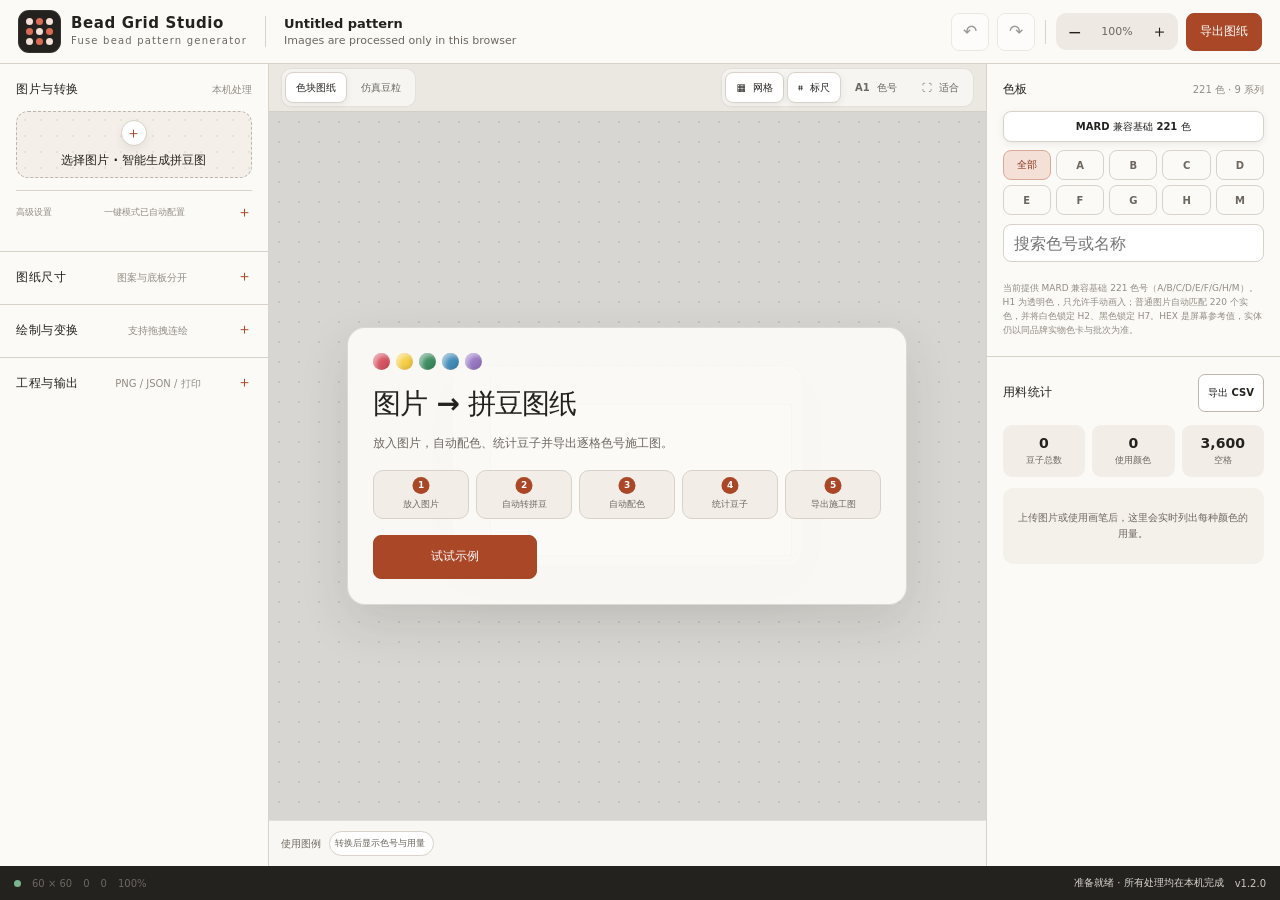
==== commit 72ff8318: "``` docs: 将品牌名称从"豆格工坊"统一更新为"拼豆工坊" - 更新 CONTRIBUTING.md、NOTICE、README.zh-CN.md、TRADEMARKS.md 中的品牌名称 -" ====
--- a/index.html
+++ b/index.html
@@ -54,8 +54,8 @@
       </div>
 
       <div class="top-actions">
-        <button class="button secondary top-hide-mobile" id="topUploadBtn" type="button" data-i18n="action.chooseImage">Choose Image</button>
-        <button class="icon-button" id="productHelpBtn" type="button" aria-label="使用说明、隐私与版本" title="使用说明、隐私与版本" data-i18n-aria="aria.help" data-i18n-title="aria.help">?</button>
+        <button class="button secondary top-hide-mobile" id="topUploadBtn" type="button" hidden data-i18n="action.chooseImage">Choose Image</button>
+        <button class="icon-button" id="productHelpBtn" type="button" hidden aria-label="使用说明、隐私与版本" title="使用说明、隐私与版本" data-i18n-aria="aria.help" data-i18n-title="aria.help">?</button>
         <button class="icon-button" id="undoBtn" type="button" aria-label="撤销" title="撤销 Ctrl+Z" data-i18n-aria="aria.undo" data-i18n-title="title.undo" disabled><span aria-hidden="true">↶</span></button>
         <button class="icon-button" id="redoBtn" type="button" aria-label="重做" title="重做 Ctrl+Y" data-i18n-aria="aria.redo" data-i18n-title="title.redo" disabled><span aria-hidden="true">↷</span></button>
         <span class="top-divider" aria-hidden="true"></span>
@@ -319,20 +319,19 @@
               </ol>
               <div class="hero-actions">
                 <button class="button primary" id="trySampleBtn" type="button" data-i18n="action.trySample">试试示例</button>
-                <button class="button secondary" id="emptyUploadBtn" type="button" data-i18n="action.chooseImage">选择图片</button>
-                <a class="button secondary" id="downloadOfflineLink" href="https://github.com/zwhy149/bead-grid-studio/releases/latest" target="_blank" rel="noopener noreferrer" data-i18n="action.downloadOffline">下载离线版</a>
+                <!-- <button class="button secondary" id="emptyUploadBtn" type="button" data-i18n="action.chooseImage">选择图片</button> -->
+                <a class="button secondary" id="downloadOfflineLink" href="https://github.com/zwhy149/bead-grid-studio/releases/latest" target="_blank" rel="noopener noreferrer" hidden data-i18n="action.downloadOffline">下载离线版</a>
               </div>
-              <div class="recovery-actions" id="recoveryActions" hidden>
+              <div class="recovery-actions" id="recoveryActions" hidden data-ui-hidden>
                 <button class="button secondary compact" id="restoreDraftBtn" type="button" data-i18n="draft.restore">恢复上次未完成图纸</button>
                 <button class="button danger compact" id="clearDraftBtn" type="button" data-i18n="draft.clear">清除恢复记录</button>
               </div>
-              <div class="hero-promises" aria-label="本地与离线特性" data-i18n-aria="aria.localPromises">
+              <div class="hero-promises" hidden aria-label="本地与离线特性" data-i18n-aria="aria.localPromises">
                 <span data-i18n="hero.noInstall">无需安装</span>
                 <span data-i18n="hero.noAccount">无需注册</span>
                 <span data-i18n="hero.noUpload">图片不上云</span>
                 <span data-i18n="hero.offline">支持离线</span>
               </div>
-              <div class="privacy-note" data-i18n="hero.local">图片仅在你的浏览器本地处理</div>
             </div>
           </div>
         </div>
@@ -468,7 +467,7 @@
       <button class="icon-button" id="productCloseBtn" type="button" aria-label="关闭产品说明" data-i18n-aria="aria.closeProduct">×</button>
     </div>
     <div class="crop-body">
-      <p class="product-intro" data-i18n="product.intro">豆格工坊社区版是在浏览器本地处理的开源拼豆图纸工具，不提供站内账号、付款、卡密或云端图片转换。</p>
+      <p class="product-intro" data-i18n="product.intro">拼豆工坊是在浏览器本地处理的拼豆图纸工具，不提供站内账号、付款、卡密或云端图片转换。</p>
       <div class="product-grid">
         <section class="product-card"><h3 data-i18n="product.stepsTitle">三步完成</h3><ol><li data-i18n="product.step1">上传图片，优先裁剪单个主体。</li><li data-i18n="product.step2">核对图案比例、实体底板、色数与颗数。</li><li data-i18n="product.step3">导出逐格色号施工图；大型图纸使用分页打印。</li></ol></section>
         <section class="product-card"><h3 data-i18n="product.privacyTitle">隐私与恢复</h3><p data-i18n="product.privacyText">原图不会上传项目服务器。未完成图纸会保存在本浏览器的本地存储中，且不包含参考原图；你可以随时清除。托管平台仍可能按其隐私政策处理基础访问与安全日志。</p></section>
--- a/src/styles.css
+++ b/src/styles.css
@@ -30,7 +30,8 @@
 
     * { box-sizing: border-box; }
 
-    [hidden] { display: none !important; }
+    [hidden],
+    [data-ui-hidden] { display: none !important; }
 
     html, body { height: 100%; }
 
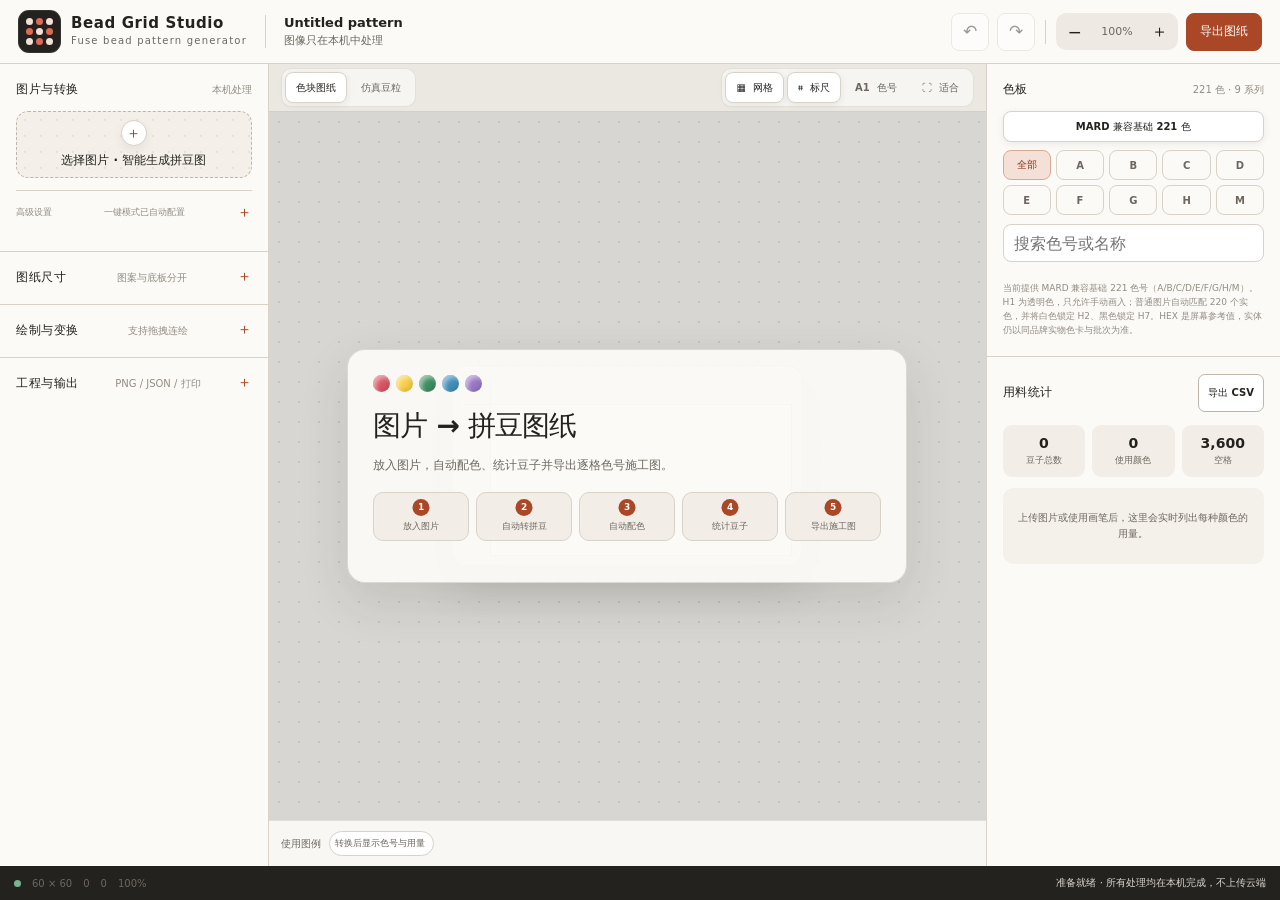
==== commit 9bf5f412: "fix: update Chinese translations and enhance status message clarity in index.html" ====
--- a/index.html
+++ b/index.html
@@ -50,7 +50,7 @@
 
       <div class="project-meta">
         <strong id="projectTitle">Untitled pattern</strong>
-        <span id="projectSubtitle">Images are processed only in this browser</span>
+        <span id="projectSubtitle">图像只在本机中处理</span>
       </div>
 
       <div class="top-actions">
@@ -318,7 +318,7 @@
                 <li data-i18n="hero.flow5">导出施工图</li>
               </ol>
               <div class="hero-actions">
-                <button class="button primary" id="trySampleBtn" type="button" data-i18n="action.trySample">试试示例</button>
+                <!-- <button class="button primary" id="trySampleBtn" type="button" data-i18n="action.trySample">试试示例</button> -->
                 <!-- <button class="button secondary" id="emptyUploadBtn" type="button" data-i18n="action.chooseImage">选择图片</button> -->
                 <a class="button secondary" id="downloadOfflineLink" href="https://github.com/zwhy149/bead-grid-studio/releases/latest" target="_blank" rel="noopener noreferrer" hidden data-i18n="action.downloadOffline">下载离线版</a>
               </div>
@@ -348,11 +348,6 @@
             <button class="button secondary" id="readyShareBtn" type="button" data-i18n="action.share">分享</button>
             <button class="button secondary" id="readyShareCardBtn" type="button" data-i18n="action.exportShareCard">导出宣传图</button>
           </div>
-          <nav class="ready-community-links" aria-label="开源社区操作" data-i18n-aria="aria.communityActions">
-            <a href="https://github.com/zwhy149/bead-grid-studio" target="_blank" rel="noopener noreferrer" data-i18n="action.star">GitHub Star</a>
-            <a href="https://github.com/zwhy149/bead-grid-studio/issues/new/choose" target="_blank" rel="noopener noreferrer" data-i18n="action.reportIssue">反馈问题</a>
-            <a href="https://github.com/zwhy149/bead-grid-studio/blob/main/CONTRIBUTING.md" target="_blank" rel="noopener noreferrer" data-i18n="action.contribute">参与贡献</a>
-          </nav>
         </section>
 
         <section class="making-assistant" id="makingAssistant" aria-labelledby="makingTitle" hidden>
@@ -424,9 +419,7 @@
       <span id="statusColors">0</span>
       <span id="statusBeads">0</span>
       <span id="statusZoom">100%</span>
-      <span class="status-message" id="statusMessage" data-i18n="status.ready">准备就绪 · 所有处理均在本机完成</span>
-      <span class="release-badge" id="appVersion">v1.2.0</span>
-      <!-- <nav class="release-links" aria-label="项目与许可" data-i18n-aria="aria.projectLicense"><a href="https://github.com/zwhy149/bead-grid-studio" target="_blank" rel="noopener noreferrer">GitHub</a><a href="./privacy.html" data-i18n="footer.privacy">隐私</a><a href="./terms.html" data-i18n="footer.terms">条款</a><a href="./LICENSE.txt" data-i18n="footer.license">开源许可</a><a href="./NOTICE.txt" data-i18n="footer.notices">第三方许可</a></nav> -->
+      <span class="status-message" id="statusMessage" data-i18n="status.ready">准备就绪 · 所有处理均在本机完成，不上传云端</span>
     </footer>
   </div>
 
